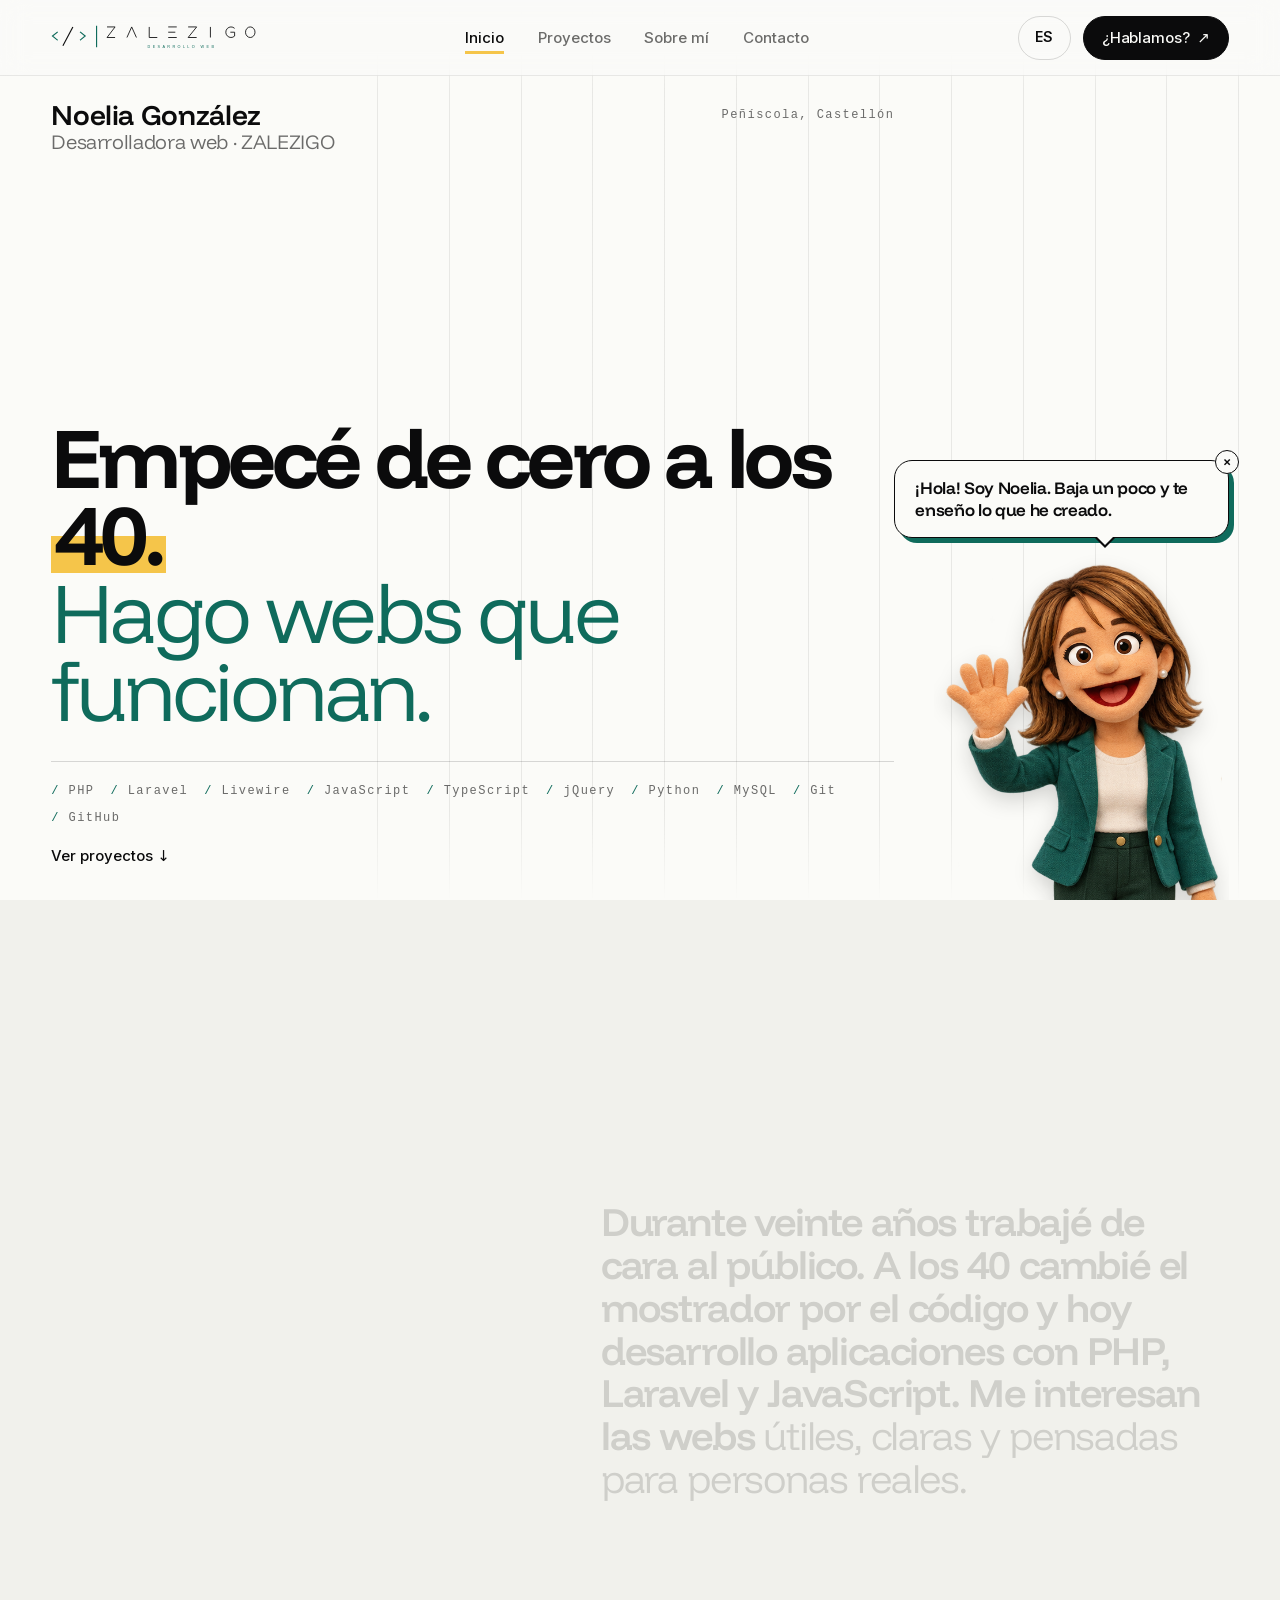
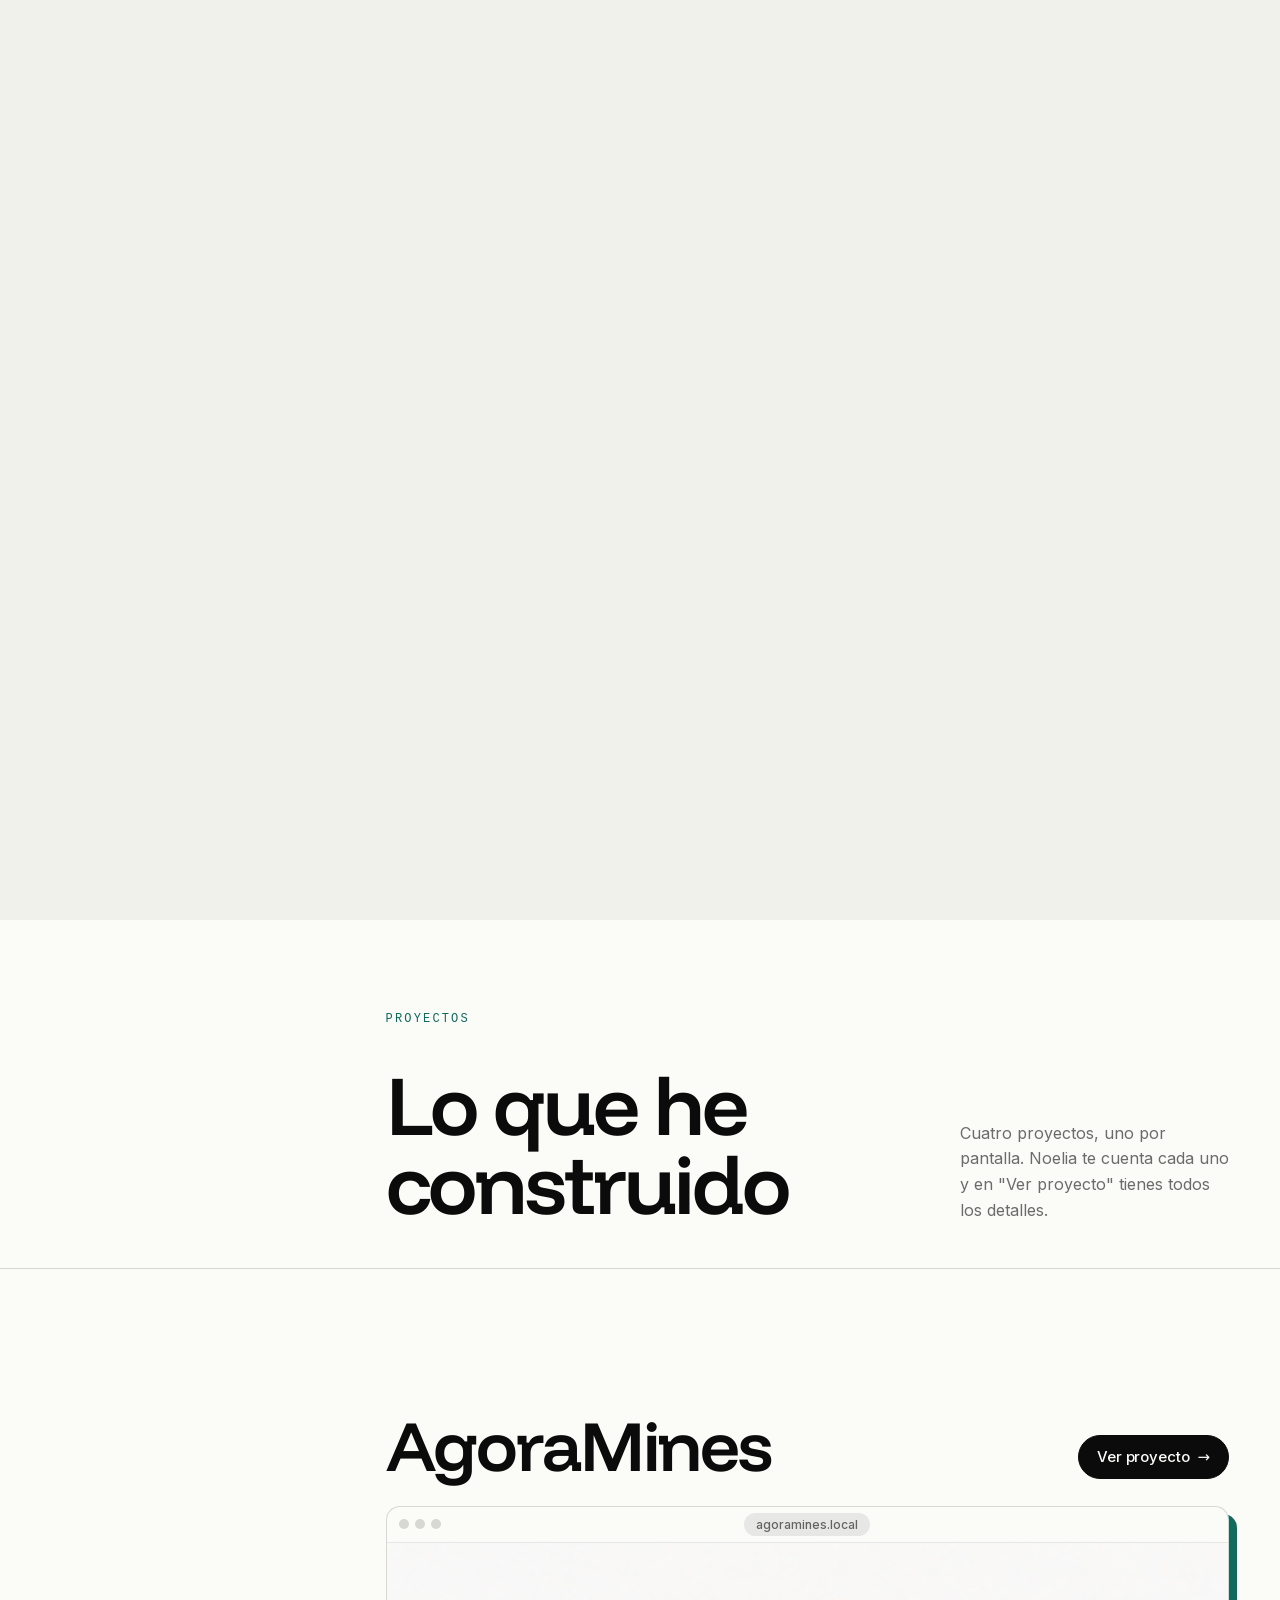
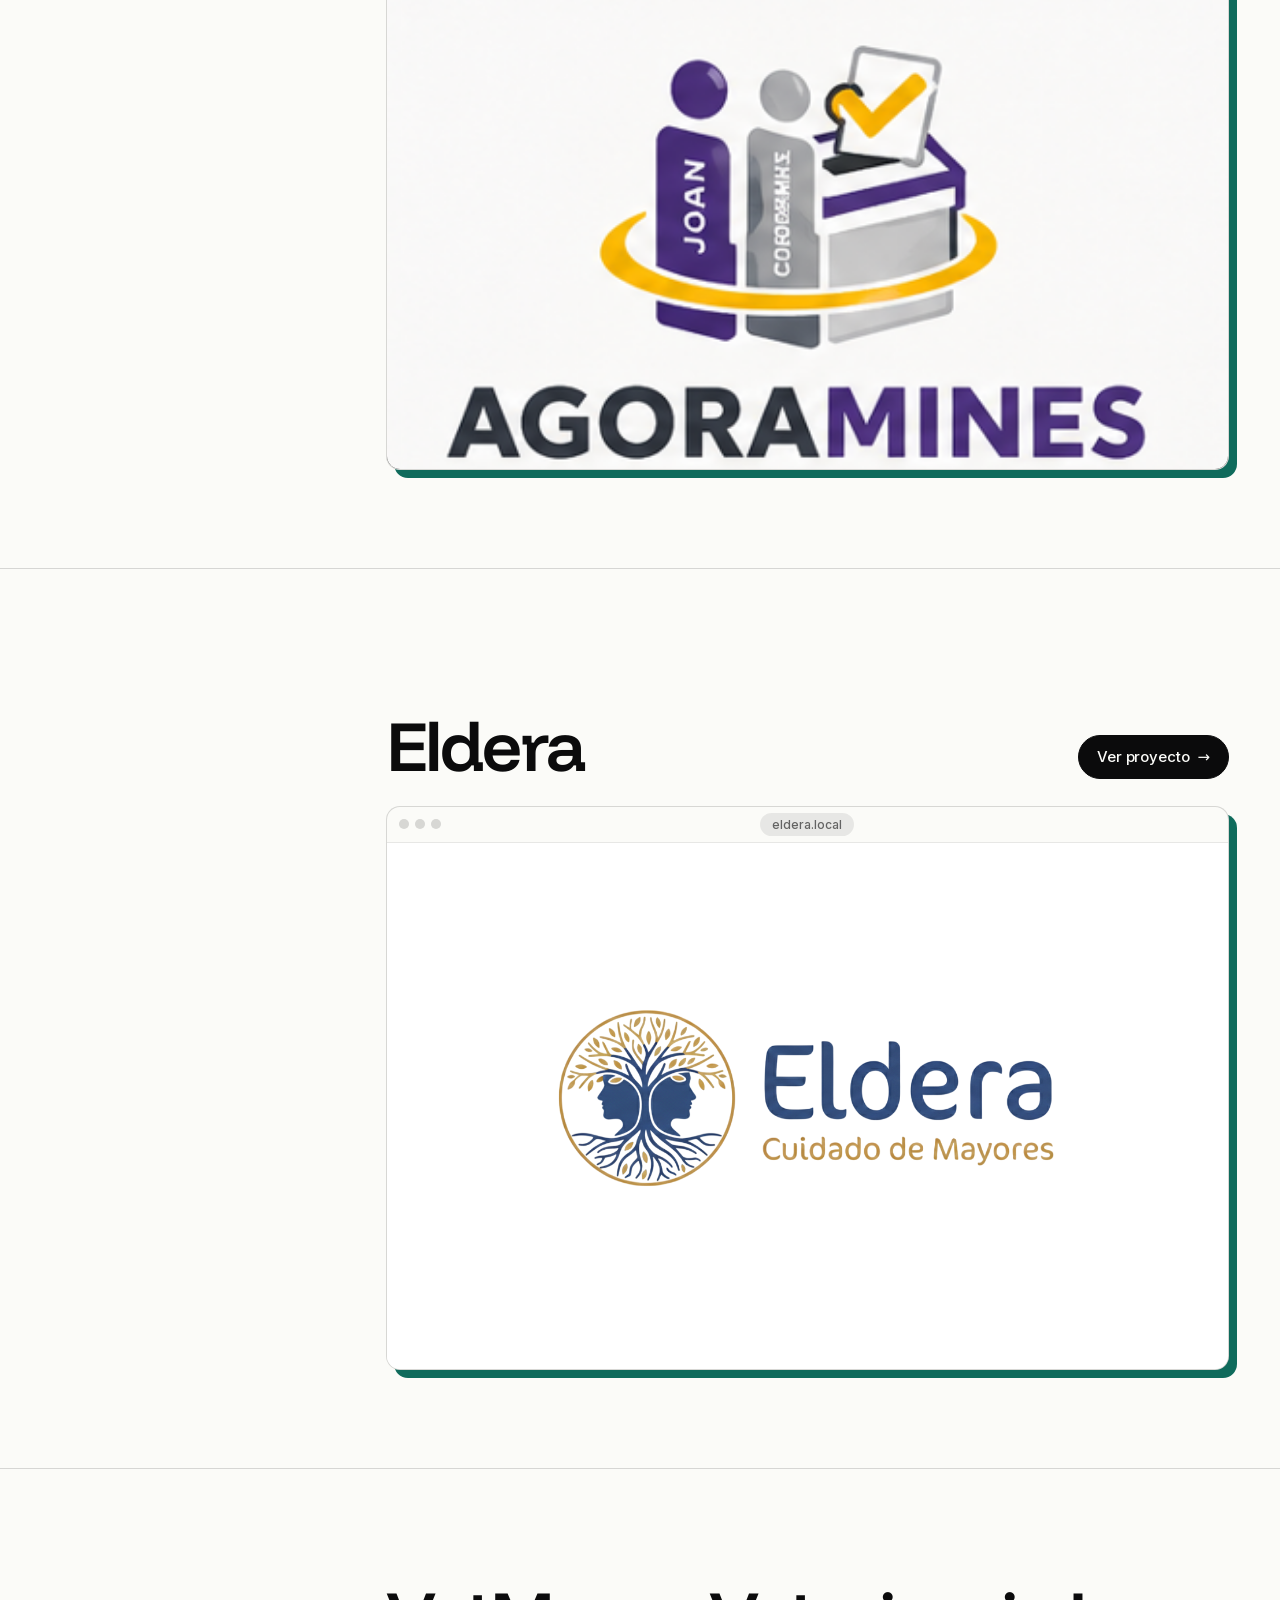
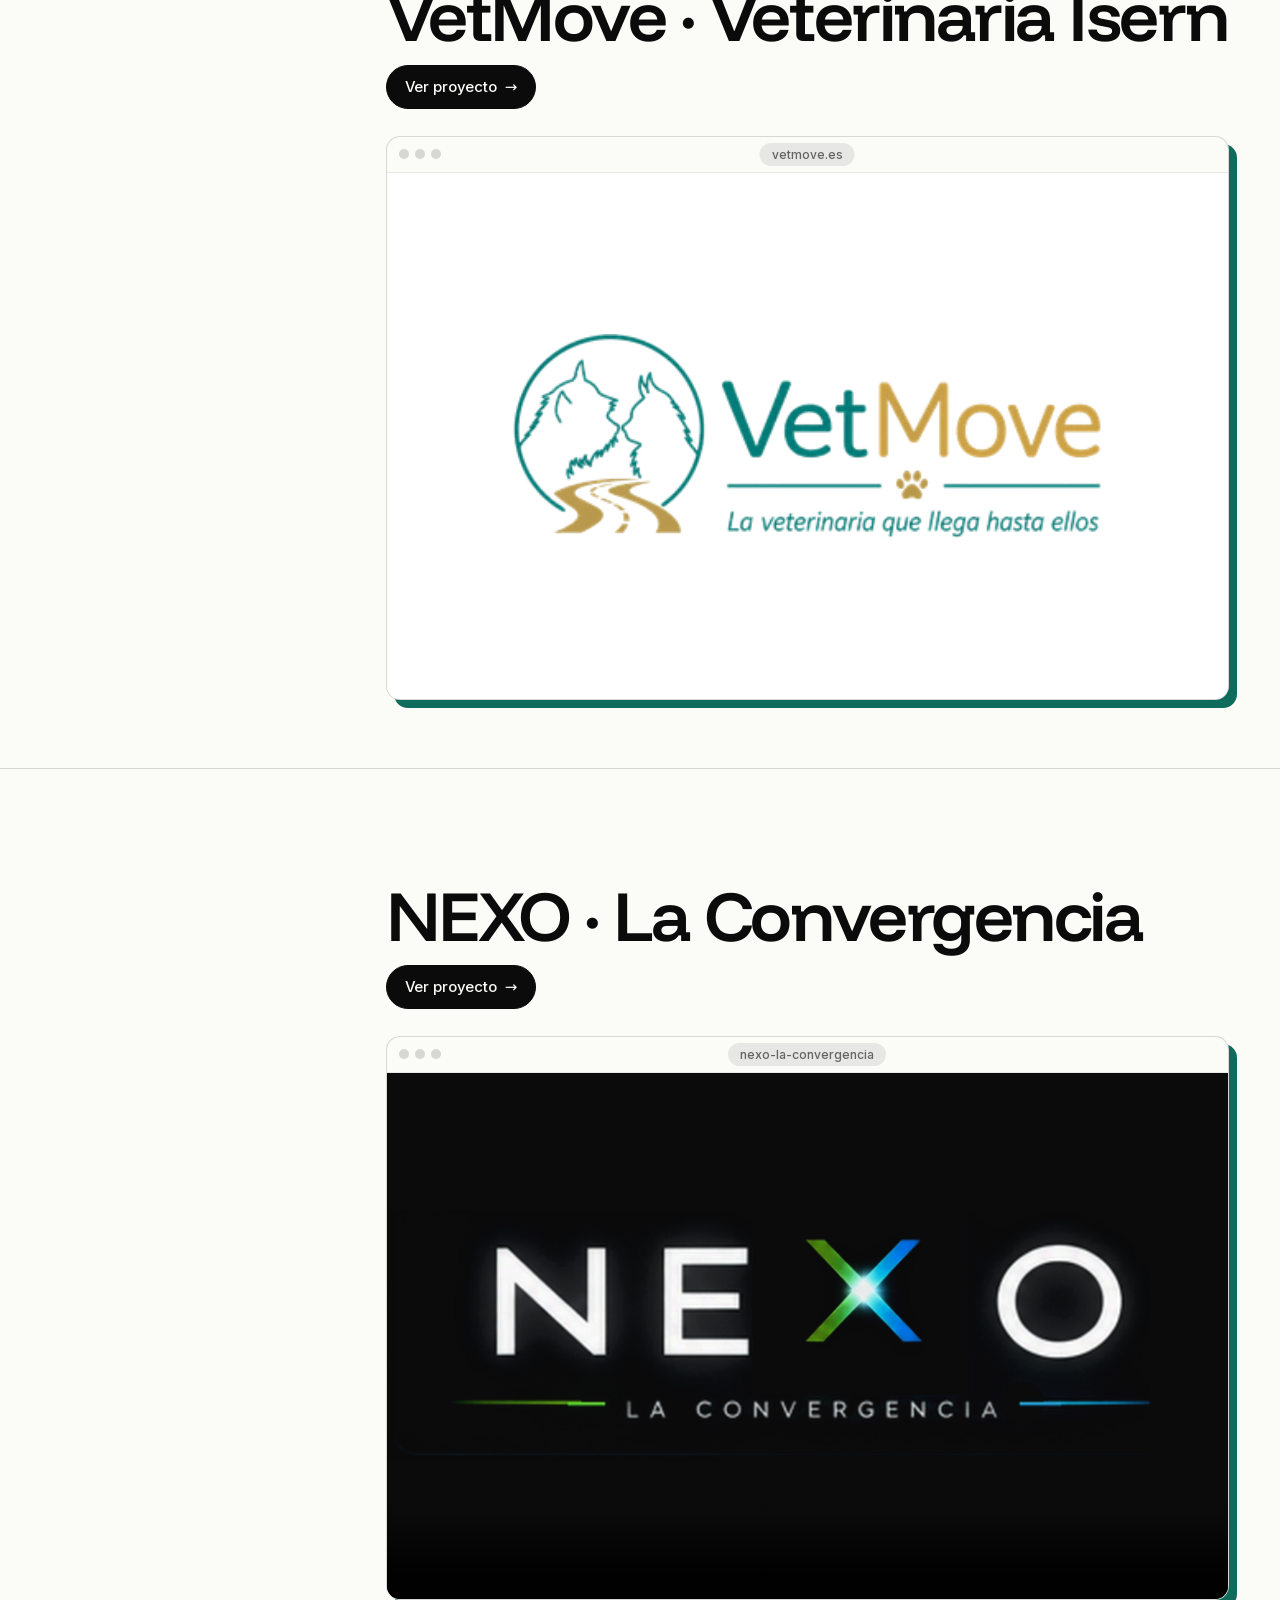
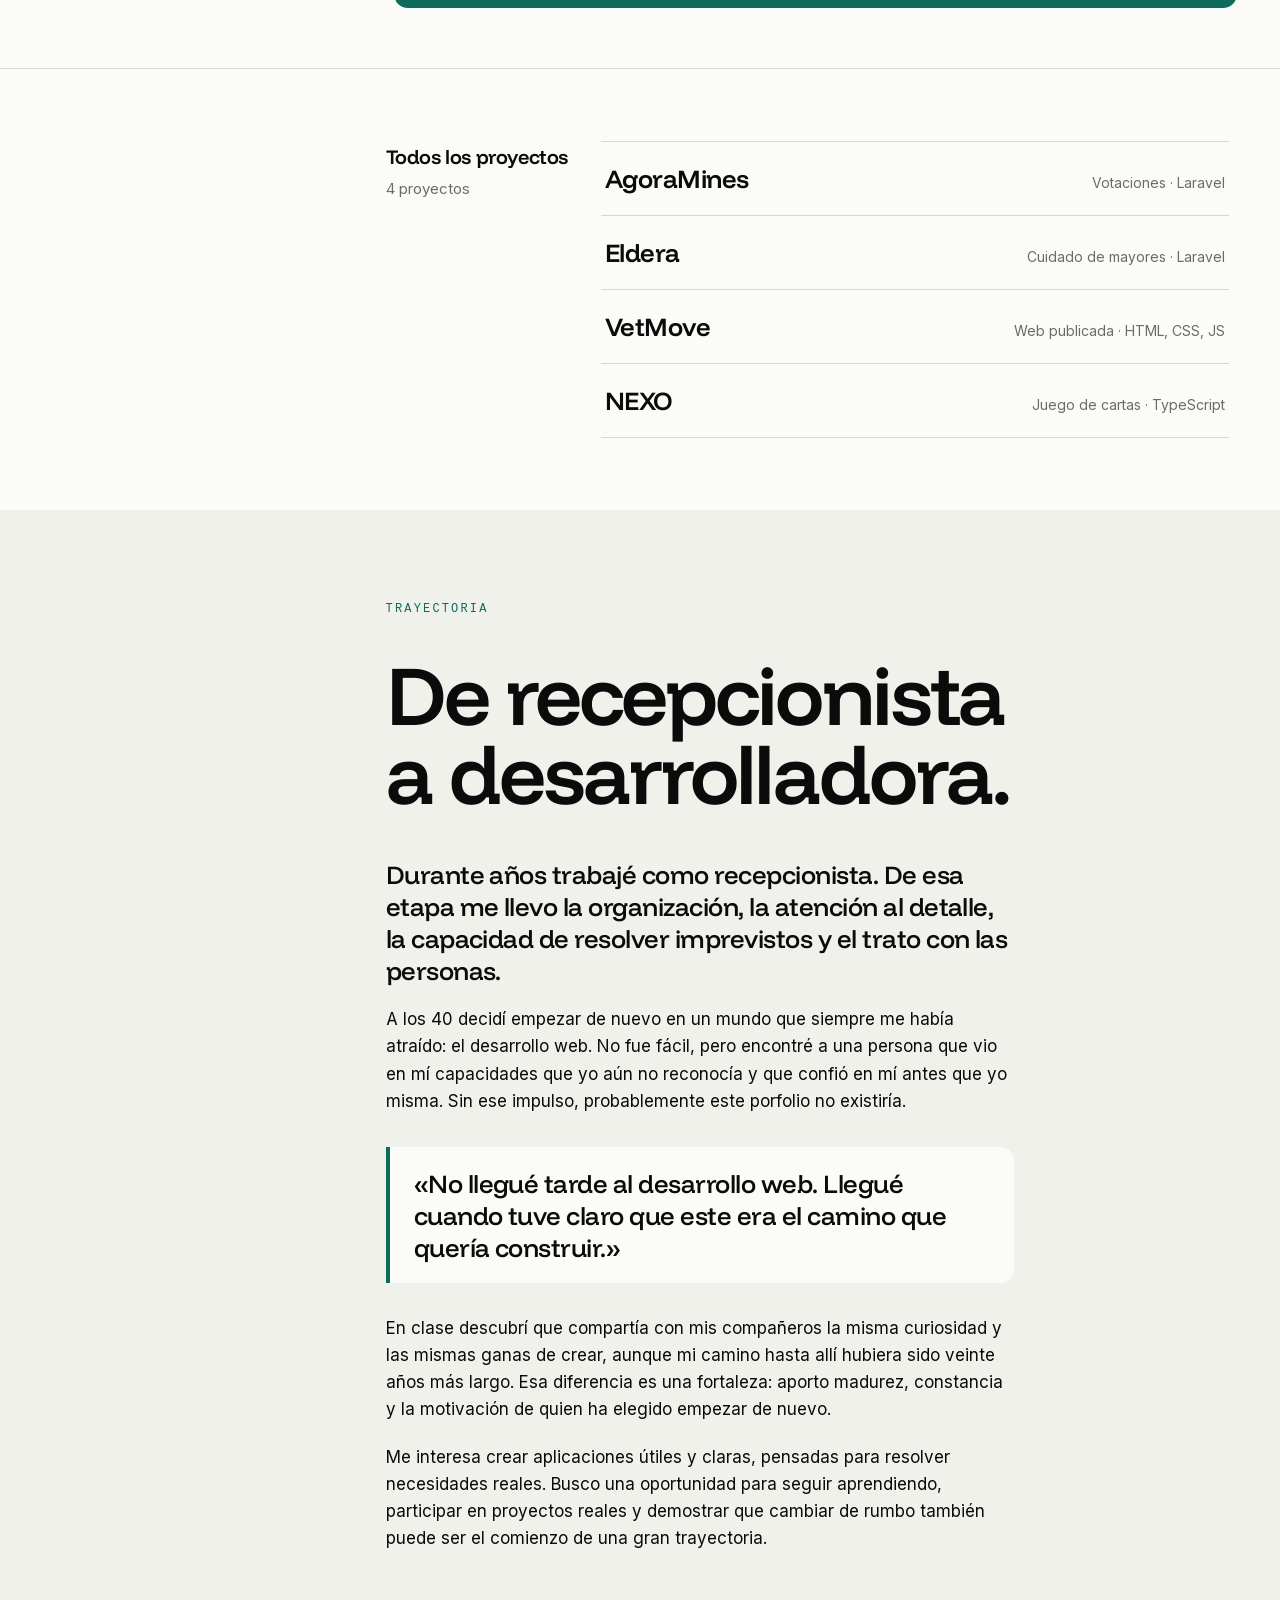
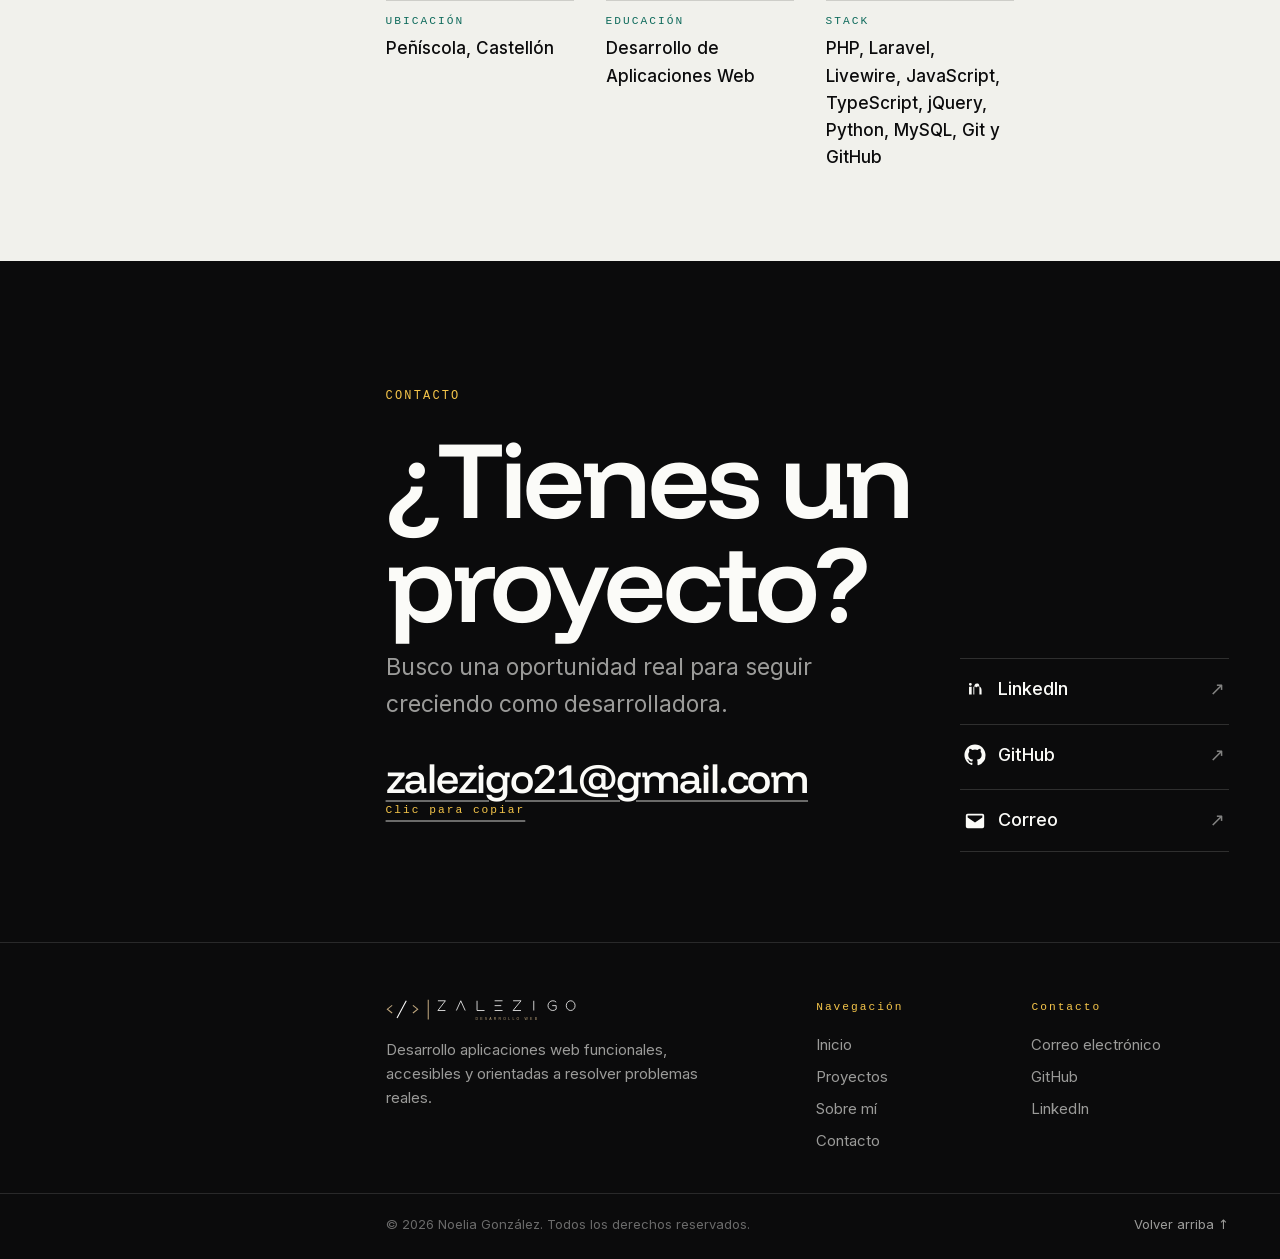
==== index.html @ abefff6c "Portfolio de Noelia González" ====
<!DOCTYPE html>
<html lang="es">

<head>
    <meta charset="UTF-8">
    <meta name="viewport" content="width=device-width, initial-scale=1.0">
    <title>Noelia González | Desarrolladora web</title>
    <meta name="description" content="Portfolio de Noelia González (ZALEZIGO): desarrolladora web con PHP, Laravel, Livewire y JavaScript. Empecé de cero a los 40 y construyo webs que funcionan.">
    <meta name="theme-color" content="#fbfbf8">
    <meta name="author" content="Noelia González">
    <meta name="robots" content="index, follow">
    <link rel="canonical" href="https://freund21.github.io/">
    <link rel="icon" href="img/favicon.svg" type="image/svg+xml">
    <link rel="apple-touch-icon" href="img/apple-touch-icon.png">

    <!-- Vista previa al compartir (LinkedIn, WhatsApp, X...) -->
    <meta property="og:type" content="profile">
    <meta property="og:site_name" content="Noelia González · ZALEZIGO">
    <meta property="og:locale" content="es_ES">
    <meta property="og:url" content="https://freund21.github.io/">
    <meta property="og:title" content="Noelia González | Desarrolladora web">
    <meta property="og:description" content="Portfolio de Noelia González (ZALEZIGO): desarrolladora web con PHP, Laravel, Livewire y JavaScript. Empecé de cero a los 40 y construyo webs que funcionan.">
    <meta property="og:image" content="https://freund21.github.io/img/og-portfolio.jpg">
    <meta property="og:image:alt" content="Noelia González | Desarrolladora web">
    <meta name="twitter:card" content="summary_large_image">
    <meta name="twitter:title" content="Noelia González | Desarrolladora web">
    <meta name="twitter:description" content="Portfolio de Noelia González (ZALEZIGO): desarrolladora web con PHP, Laravel, Livewire y JavaScript. Empecé de cero a los 40 y construyo webs que funcionan.">
    <meta name="twitter:image" content="https://freund21.github.io/img/og-portfolio.jpg">

    <script type="application/ld+json">
    {
        "@context": "https://schema.org",
        "@type": "Person",
        "name": "Noelia González",
        "alternateName": "ZALEZIGO",
        "jobTitle": "Desarrolladora web",
        "url": "https://freund21.github.io/",
        "image": "https://freund21.github.io/img/og-portfolio.jpg",
        "email": "mailto:zalezigo21@gmail.com",
        "address": {
            "@type": "PostalAddress",
            "addressLocality": "Peñíscola",
            "addressRegion": "Castellón",
            "addressCountry": "ES"
        },
        "knowsAbout": [
            "PHP",
            "Laravel",
            "Livewire",
            "JavaScript",
            "TypeScript",
            "jQuery",
            "Python",
            "MySQL",
            "Git",
            "GitHub"
        ],
        "sameAs": [
            "https://www.linkedin.com/in/noelia-glez-amigo-8a2a132b",
            "https://github.com/freund21"
        ]
    }
    </script>

    <link rel="preconnect" href="https://fonts.googleapis.com">
    <link rel="preconnect" href="https://fonts.gstatic.com" crossorigin>
    <link rel="stylesheet" href="https://fonts.googleapis.com/css2?family=Funnel+Display:wght@300..800&display=swap">
    <link rel="stylesheet" href="css/style.css?v=3">
</head>

<body>
    <a class="saltar-contenido" href="#contenido">Saltar al contenido</a>
    <div class="lineas-fondo" aria-hidden="true"></div>

    <header class="cabecera">
        <a href="#inicio" class="logo" aria-label="ZALEZIGO - Inicio">
            <img class="logo-imagen" src="img/zalezigo-oscuro.svg" alt="ZALEZIGO - Desarrollo web" width="432" height="52">
        </a>

        <nav class="menu" aria-label="Navegación principal">
            <a href="#inicio" aria-current="location">Inicio</a>
            <a href="#proyectos">Proyectos</a>
            <a href="#sobre-mi">Sobre mí</a>
            <a href="#contacto">Contacto</a>
        </nav>

        <div class="cabecera-acciones">
            <label class="selector-idioma" hidden>
                <span class="visually-hidden">Idioma</span>
                <select id="idioma" name="idioma">
                    <option value="es" lang="es">ES</option>
                    <option value="en" lang="en">EN</option>
                </select>
            </label>
            <a href="#contacto" class="boton boton-tinta">¿Hablamos? <span aria-hidden="true">↗</span></a>
        </div>
    </header>

    <main id="contenido">

        <!-- ============ INICIO ============ -->
        <section id="inicio" class="hero rejilla-columnas">
            <div class="hero-cabecera">
                <p class="hero-nombre">
                    <span class="hero-nombre-fuerte">Noelia González</span>
                    <span class="hero-nombre-suave">Desarrolladora web · ZALEZIGO</span>
                </p>
                <p class="hero-ubicacion">Peñíscola, Castellón</p>
            </div>

            <h1 class="hero-titulo">
                Empecé de cero a los <mark class="marca">40.</mark><br>
                <span class="hero-titulo-acento">Hago webs que funcionan.</span>
            </h1>

            <div class="hero-pie">
                <ul class="hero-stack" aria-label="Tecnologías principales">
                    <li>PHP</li>
                    <li>Laravel</li>
                    <li>Livewire</li>
                    <li>JavaScript</li>
                    <li>TypeScript</li>
                    <li>jQuery</li>
                    <li>Python</li>
                    <li>MySQL</li>
                    <li>Git</li>
                    <li>GitHub</li>
                </ul>
                <a href="#proyectos" class="hero-bajar">Ver proyectos <span aria-hidden="true">↓</span></a>
            </div>
        </section>

        <!-- ============ DECLARACIÓN ============ -->
        <section class="declaracion" aria-label="Presentación breve">
            <div class="declaracion-interior rejilla-columnas">
                <p class="declaracion-texto" data-lectura>
                    Durante veinte años trabajé de cara al público. A los 40 cambié el mostrador por el código y hoy desarrollo aplicaciones con PHP, Laravel y JavaScript. Me interesan las webs <span class="acento-suave">útiles, claras y pensadas para personas reales.</span>
                </p>
            </div>
        </section>

        <!-- ============ PROYECTOS ============ -->
        <section id="proyectos" class="proyectos">

            <div class="seccion-titulo rejilla-columnas">
                <p class="eyebrow">PROYECTOS</p>
                <h2>Lo que he construido</h2>
                <p class="seccion-intro">Cuatro proyectos, uno por pantalla. Noelia te cuenta cada uno y en "Ver proyecto" tienes todos los detalles.</p>
            </div>

            <article class="proyecto rejilla-columnas" id="proyecto-agoramines" data-linea="AgoraMines es una aplicación web para gestionar votaciones en el IES Joan Coromines: autenticación, control de permisos y resultados en tiempo real. La construí con Laravel y Livewire.">
                <div class="proyecto-cabecera">
                    <h3>AgoraMines</h3>
                    <a href="proyectos/agoramines.html" class="boton boton-tinta">Ver proyecto <span aria-hidden="true">→</span></a>
                </div>
                <div class="proyecto-escena">
                    <div class="navegador">
                        <div class="navegador-barra" aria-hidden="true">
                            <span></span><span></span><span></span>
                            <span class="navegador-url">agoramines.local</span>
                        </div>
                        <div class="navegador-pantalla">
                            <video class="proyecto-video" controls preload="none" poster="img/agoramines.png" playsinline>
                                <source src="videos/agoramines.mp4" type="video/mp4">
                                Tu navegador no puede reproducir este vídeo.
                            </video>
                        </div>
                    </div>
                </div>
            </article>

            <article class="proyecto rejilla-columnas" id="proyecto-eldera" data-linea="Eldera conecta a familias con cuidadores de personas mayores. Tiene búsqueda de profesionales, solicitudes de servicios, chat, valoraciones y perfiles distintos según el rol.">
                <div class="proyecto-cabecera">
                    <h3>Eldera</h3>
                    <a href="proyectos/eldera.html" class="boton boton-tinta">Ver proyecto <span aria-hidden="true">→</span></a>
                </div>
                <div class="proyecto-escena">
                    <div class="navegador">
                        <div class="navegador-barra" aria-hidden="true">
                            <span></span><span></span><span></span>
                            <span class="navegador-url">eldera.local</span>
                        </div>
                        <div class="navegador-pantalla navegador-pantalla-clara">
                            <img src="img/eldera.png" alt="Eldera — Cuidado de mayores" loading="lazy">
                        </div>
                    </div>
                </div>
            </article>

            <article class="proyecto rejilla-columnas" id="proyecto-vetmove" data-linea="VetMove es la web de un servicio de veterinaria a domicilio en Ponferrada y El Bierzo: adaptable a móviles, con servicios, contacto, imágenes optimizadas y gestión de cookies. Está publicada, puedes visitarla.">
                <div class="proyecto-cabecera">
                    <h3>VetMove · Veterinaria Isern</h3>
                    <a href="proyectos/vetmove.html" class="boton boton-tinta">Ver proyecto <span aria-hidden="true">→</span></a>
                </div>
                <div class="proyecto-escena">
                    <div class="navegador">
                        <div class="navegador-barra" aria-hidden="true">
                            <span></span><span></span><span></span>
                            <span class="navegador-url">vetmove.es</span>
                        </div>
                        <div class="navegador-pantalla navegador-pantalla-clara">
                            <img src="img/vetmove.png" alt="VetMove — Veterinaria a domicilio" loading="lazy" class="imagen-logo">
                        </div>
                    </div>
                </div>
            </article>

            <article class="proyecto rejilla-columnas" id="proyecto-nexo" data-linea="NEXO es un juego de cartas Humano contra IA en plena crisis ecológica: estrategia por turnos, apuestas de par o impar, eventos especiales, sonido y perfiles guardados en el navegador.">
                <div class="proyecto-cabecera">
                    <h3>NEXO · La Convergencia</h3>
                    <a href="proyectos/nexo.html" class="boton boton-tinta">Ver proyecto <span aria-hidden="true">→</span></a>
                </div>
                <div class="proyecto-escena">
                    <div class="navegador">
                        <div class="navegador-barra" aria-hidden="true">
                            <span></span><span></span><span></span>
                            <span class="navegador-url">nexo-la-convergencia</span>
                        </div>
                        <div class="navegador-pantalla navegador-pantalla-oscura">
                            <video class="proyecto-video" controls preload="none" poster="img/nexo.webp" playsinline>
                                <source src="videos/nexo-la-convergencia.mp4" type="video/mp4">
                                Tu navegador no puede reproducir este vídeo.
                            </video>
                        </div>
                    </div>
                </div>
            </article>

            <!-- Índice -->
            <div class="indice rejilla-columnas">
                <div class="indice-cabecera">
                    <h3>Todos los proyectos</h3>
                    <p>4 proyectos</p>
                </div>
                <ol class="indice-lista">
                    <li><a href="proyectos/agoramines.html"><span class="indice-nombre">AgoraMines</span><span class="indice-tipo">Votaciones · Laravel</span></a></li>
                    <li><a href="proyectos/eldera.html"><span class="indice-nombre">Eldera</span><span class="indice-tipo">Cuidado de mayores · Laravel</span></a></li>
                    <li><a href="proyectos/vetmove.html"><span class="indice-nombre">VetMove</span><span class="indice-tipo">Web publicada · HTML, CSS, JS</span></a></li>
                    <li><a href="proyectos/nexo.html"><span class="indice-nombre">NEXO</span><span class="indice-tipo">Juego de cartas · TypeScript</span></a></li>
                </ol>
            </div>

        </section>

        <!-- ============ SOBRE MÍ ============ -->
        <section id="sobre-mi" class="sobre-mi">

            <div class="seccion-titulo rejilla-columnas">
                <p class="eyebrow">TRAYECTORIA</p>
                <h2>De recepcionista<br>a desarrolladora.</h2>
            </div>

            <div class="sobre-mi-cuerpo rejilla-columnas">

                <div class="sobre-mi-texto">
                    <p>Durante años trabajé como recepcionista. De esa etapa me llevo la organización, la atención al detalle, la capacidad de resolver imprevistos y el trato con las personas.</p>

                    <p>A los 40 decidí empezar de nuevo en un mundo que siempre me había atraído: el desarrollo web. No fue fácil, pero encontré a una persona que vio en mí capacidades que yo aún no reconocía y que confió en mí antes que yo misma. Sin ese impulso, probablemente este porfolio no existiría.</p>

                    <blockquote class="cita">
                        <p>«No llegué tarde al desarrollo web. Llegué cuando tuve claro que este era el camino que quería construir.»</p>
                    </blockquote>

                    <p>En clase descubrí que compartía con mis compañeros la misma curiosidad y las mismas ganas de crear, aunque mi camino hasta allí hubiera sido veinte años más largo. Esa diferencia es una fortaleza: aporto madurez, constancia y la motivación de quien ha elegido empezar de nuevo.</p>

                    <p>Me interesa crear aplicaciones útiles y claras, pensadas para resolver necesidades reales. Busco una oportunidad para seguir aprendiendo, participar en proyectos reales y demostrar que cambiar de rumbo también puede ser el comienzo de una gran trayectoria.</p>

                    <dl class="ficha">
                        <div class="ficha-item"><dt>UBICACIÓN</dt><dd>Peñíscola, Castellón</dd></div>
                        <div class="ficha-item"><dt>EDUCACIÓN</dt><dd>Desarrollo de Aplicaciones Web</dd></div>
                        <div class="ficha-item"><dt>STACK</dt><dd>PHP, Laravel, Livewire, JavaScript, TypeScript, jQuery, Python, MySQL, Git y GitHub</dd></div>
                    </dl>
                </div>

            </div>

        </section>

        <!-- ============ CONTACTO ============ -->
        <section id="contacto" class="contacto rejilla-columnas">
            <div class="contacto-principal">
                <p class="eyebrow eyebrow-claro">CONTACTO</p>
                <h2>¿Tienes un proyecto?</h2>
                <p class="contacto-sub">Busco una oportunidad real para seguir creciendo como desarrolladora.</p>
                <button type="button" class="contacto-correo" data-correo="zalezigo21@gmail.com" aria-describedby="copiado-aviso">
                    zalezigo21@gmail.com
                    <span class="contacto-correo-pista" aria-hidden="true">Clic para copiar</span>
                </button>
                <p id="copiado-aviso" class="copiado-aviso" role="status" aria-live="polite"></p>
            </div>

            <div class="contacto-enlaces">
                <a href="https://www.linkedin.com/in/noelia-glez-amigo-8a2a132b" target="_blank" rel="noopener noreferrer" class="contacto-item">
                    <span class="contacto-icono" aria-hidden="true">
                        <svg viewBox="0 0 24 24"><path d="M6.94 8.5A1.56 1.56 0 1 0 6.94 5.38a1.56 1.56 0 0 0 0 3.12ZM5.5 9.5h2.88V18H5.5Zm4.7 0h2.76v1.16h.04c.38-.72 1.32-1.48 2.72-1.48 2.91 0 3.45 1.91 3.45 4.4V18H16.8v-7.8c0-1.86-.03-4.25-2.59-4.25-2.59 0-2.98 2.02-2.98 4.11V18H10.2Z"/></svg>
                    </span>
                    <span>LinkedIn</span>
                    <span class="contacto-flecha" aria-hidden="true">↗</span>
                </a>
                <a href="https://github.com/freund21" target="_blank" rel="noopener noreferrer" class="contacto-item">
                    <span class="contacto-icono" aria-hidden="true">
                        <svg viewBox="0 0 24 24"><path d="M12 .5C5.65.5.5 5.65.5 12c0 5.09 3.29 9.4 7.86 10.92.58.11.79-.25.79-.56v-2.02c-3.2.7-3.88-1.38-3.88-1.38-.52-1.33-1.27-1.68-1.27-1.68-1.04-.71.08-.7.08-.7 1.15.08 1.76 1.18 1.76 1.18 1.02 1.75 2.68 1.24 3.33.95.1-.74.4-1.24.73-1.53-2.56-.29-5.26-1.28-5.26-5.7 0-1.26.45-2.29 1.18-3.1-.12-.29-.51-1.46.11-3.05 0 0 .96-.31 3.15 1.17a10.9 10.9 0 0 1 5.74 0c2.19-1.48 3.15-1.17 3.15-1.17.62 1.59.23 2.76.11 3.05.73.81 1.18 1.84 1.18 3.1 0 4.43-2.7 5.4-5.27 5.69.41.36.78 1.07.78 2.16v3.2c0 .31.21.68.8.56A11.5 11.5 0 0 0 23.5 12C23.5 5.65 18.35.5 12 .5Z"/></svg>
                    </span>
                    <span>GitHub</span>
                    <span class="contacto-flecha" aria-hidden="true">↗</span>
                </a>
                <a href="mailto:zalezigo21@gmail.com" class="contacto-item">
                    <span class="contacto-icono" aria-hidden="true">
                        <svg viewBox="0 0 24 24"><path d="M20 4H4a2 2 0 0 0-2 2v12a2 2 0 0 0 2 2h16a2 2 0 0 0 2-2V6a2 2 0 0 0-2-2Zm0 4.2-8 5.33-8-5.33V6h16v2.2Z"/></svg>
                    </span>
                    <span>Correo</span>
                    <span class="contacto-flecha" aria-hidden="true">↗</span>
                </a>
            </div>
        </section>

    </main>

    <!-- ============ FOOTER ============ -->
    <footer class="footer">
        <div class="footer-contenido rejilla-columnas">
            <div class="footer-marca">
                <a href="#inicio" class="logo" aria-label="ZALEZIGO - Inicio">
                    <img class="logo-imagen" src="img/zalezigo.svg" alt="ZALEZIGO - Desarrollo web" width="432" height="52">
                </a>
                <p>Desarrollo aplicaciones web funcionales, accesibles y orientadas a resolver problemas reales.</p>
            </div>

            <div class="footer-columna">
                <h3>Navegación</h3>
                <a href="#inicio">Inicio</a>
                <a href="#proyectos">Proyectos</a>
                <a href="#sobre-mi">Sobre mí</a>
                <a href="#contacto">Contacto</a>
            </div>

            <div class="footer-columna">
                <h3>Contacto</h3>
                <a href="mailto:zalezigo21@gmail.com">Correo electrónico</a>
                <a href="https://github.com/freund21" target="_blank" rel="noopener noreferrer">GitHub</a>
                <a href="https://www.linkedin.com/in/noelia-glez-amigo-8a2a132b" target="_blank" rel="noopener noreferrer">LinkedIn</a>
            </div>
        </div>

        <div class="footer-inferior rejilla-columnas">
            <p>© 2026 Noelia González. Todos los derechos reservados.</p>
            <a href="#inicio">Volver arriba ↑</a>
        </div>
    </footer>

    <!-- ============ PRESENTADORA FIJA ============ -->
    <aside class="presentadora derecha" aria-label="Noelia te acompaña">
        <div class="bocadillo bocadillo-presentadora">
            <p class="presentadora-linea" role="status" aria-live="polite">¡Hola! Soy <strong>Noelia</strong>. Baja un poco y te enseño lo que he creado.</p>
            <button type="button" class="presentadora-cerrar" aria-label="Ocultar a Noelia">×</button>
        </div>
        <button type="button" class="presentadora-boton" aria-label="Noelia: pulsa para que cambie de pose y te cuente algo">
            <span class="teleneco-marco">
                <span class="teleneco" data-pose="0" aria-hidden="true"></span>
            </span>
        </button>
    </aside>

    <script src="js/idiomas.js?v=3"></script>
    <script src="js/script.js?v=3"></script>
</body>

</html>
---- css/style.css ----
/* ==========================================================================
   ZALEZIGO · Portfolio de Noelia González
   Paleta clara (papel + tinta) con un único acento: el verde jade de la
   americana del teleñeco. Tipografía: Funnel Display (titulares, Google
   Fonts) e Inter (texto, servida en local).
   ========================================================================== */

@font-face {
    font-family: 'Inter';
    src: url('../fonts/inter.woff2') format('woff2');
    font-style: normal;
    font-weight: 100 900;
    font-display: swap;
}

*, *::before, *::after { box-sizing: border-box; }
* { margin: 0; padding: 0; }

html { scroll-behavior: smooth; -webkit-text-size-adjust: 100%; }

:root {
    --papel: #fbfbf8;
    --piedra: #f1f1ec;
    --tinta: #0b0b0c;
    --tinta-60: rgba(11, 11, 12, 0.6);
    --tinta-40: rgba(11, 11, 12, 0.4);
    --tinta-15: rgba(11, 11, 12, 0.15);
    --tinta-08: rgba(11, 11, 12, 0.08);
    --verde: #0f6b5c;
    --verde-oscuro: #0a4f45;
    --verde-claro: #d9ece6;
    --oro: #bca47c;
    --amarillo: #f5c54a;        /* el amarillo de los zapatos y botones del teleñeco */
    --amarillo-claro: #fbe7a3;
    --papel-60: rgba(251, 251, 248, 0.6);
    --papel-40: rgba(251, 251, 248, 0.4);

    --fuente-display: 'Funnel Display', 'Inter', system-ui, sans-serif;
    --fuente-texto: 'Inter', system-ui, -apple-system, 'Segoe UI', Roboto, sans-serif;
    --fuente-mono: ui-monospace, SFMono-Regular, Menlo, Consolas, 'Courier New', monospace;

    --margen: clamp(1.25rem, 4vw, 4rem);
    --margen-izq: var(--margen);           /* en escritorio incluye el carril de Noelia */
    --carril: clamp(250px, 23vw, 360px);   /* ancho de Noelia (fija abajo) */
    --carril-hueco: 2.5rem;                /* aire entre Noelia y el contenido */
    --columnas: 12;
    --hueco: clamp(0.75rem, 1.4vw, 1.5rem);
    --cabecera-alto: 76px;

    --sombra-desplazada: 10px 10px 0 var(--verde);
    --radio: 14px;
    --transicion: 220ms cubic-bezier(0.2, 0.8, 0.2, 1);
}

body {
    font-family: var(--fuente-texto);
    font-size: 1.0625rem;
    line-height: 1.6;
    color: var(--tinta);
    background: var(--papel);
    overflow-x: hidden;
}

img, video { display: block; max-width: 100%; height: auto; }
a { color: inherit; }
button { font: inherit; color: inherit; }
ul[aria-label], ol { list-style: none; }

::selection { background: var(--verde); color: var(--papel); }

.visually-hidden {
    position: absolute !important;
    width: 1px; height: 1px;
    padding: 0; margin: -1px;
    overflow: hidden; clip: rect(0 0 0 0);
    white-space: nowrap; border: 0;
}

.saltar-contenido {
    position: fixed; top: 12px; left: 12px; z-index: 2000;
    padding: 10px 16px;
    background: var(--tinta); color: var(--papel);
    border-radius: 999px; text-decoration: none; font-weight: 600;
    transform: translateY(-200%);
    transition: transform var(--transicion);
}
.saltar-contenido:focus { transform: translateY(0); }

:focus-visible { outline: 2px solid var(--verde); outline-offset: 4px; border-radius: 4px; }

/* --------------------------------------------------------------------------
   Rejilla de 12 columnas con líneas verticales sutiles (fondo)
   -------------------------------------------------------------------------- */
.rejilla-columnas {
    display: grid;
    grid-template-columns: repeat(var(--columnas), minmax(0, 1fr));
    column-gap: var(--hueco);
    padding-left: var(--margen-izq);
    padding-right: var(--margen);
    position: relative;
}

/* Las líneas van en un pseudo-elemento para no tocar el contenido. */
.lineas-fondo {
    position: fixed; inset: 0; z-index: 0; pointer-events: none;
    background-image: repeating-linear-gradient(
        to right,
        var(--tinta-08) 0 1px,
        transparent 1px calc((100% - 1px) / var(--columnas))
    );
    background-size: calc(100% - var(--margen-izq) - var(--margen) + var(--hueco) + 1px) 100%;
    background-position: calc(var(--margen-izq) - var(--hueco) / 2) 0;
    background-repeat: no-repeat;
    mask-image: linear-gradient(to bottom, transparent, #000 10%, #000 90%, transparent);
    -webkit-mask-image: linear-gradient(to bottom, transparent, #000 10%, #000 90%, transparent);
}

main, footer, .cabecera { position: relative; z-index: 1; }

/* --------------------------------------------------------------------------
   Tipografía base
   -------------------------------------------------------------------------- */
h1, h2, h3, .hero-nombre, .bocadillo, .contacto-correo, .indice-nombre {
    font-family: var(--fuente-display);
}

h2 {
    font-size: clamp(2.5rem, 6.5vw, 5.5rem);
    line-height: 0.95;
    letter-spacing: -0.035em;
    font-weight: 600;
}

h3 { font-weight: 600; letter-spacing: -0.02em; }

.eyebrow {
    font-family: var(--fuente-mono);
    font-size: 0.75rem;
    letter-spacing: 0.18em;
    color: var(--verde);
    margin-bottom: 1.25rem;
}
.eyebrow-claro { color: var(--amarillo); }

.acento-suave { color: var(--verde); font-weight: 300; }
.marca {
    background: linear-gradient(transparent 52%, var(--amarillo) 52%, var(--amarillo) 88%, transparent 88%);
    color: inherit; padding-inline: 0.04em;
}
.destacado { color: var(--verde); font-weight: 600; }

/* --------------------------------------------------------------------------
   Botones
   -------------------------------------------------------------------------- */
.boton {
    display: inline-flex; align-items: center; gap: 0.5rem;
    height: 2.75rem; padding-inline: 1.125rem;
    border-radius: 999px;
    font-size: 0.9375rem; font-weight: 500; letter-spacing: -0.01em;
    text-decoration: none; white-space: nowrap;
    border: 1px solid var(--tinta);
    transition: transform var(--transicion), background var(--transicion), color var(--transicion), box-shadow var(--transicion);
}
.boton-tinta { background: var(--tinta); color: var(--papel); }
.boton-tinta:hover { background: var(--amarillo); border-color: var(--amarillo); color: var(--tinta); transform: translateY(-2px); }
.boton-linea { background: transparent; color: var(--tinta); }
.boton-linea:hover { background: var(--tinta); color: var(--papel); transform: translateY(-2px); }

/* --------------------------------------------------------------------------
   Cabecera
   -------------------------------------------------------------------------- */
.cabecera {
    position: fixed; top: 0; left: 0; right: 0; z-index: 100;
    height: var(--cabecera-alto);
    padding-inline: var(--margen);
    display: flex; align-items: center; justify-content: space-between; gap: 1.5rem;
    background: var(--papel-60);
    -webkit-backdrop-filter: blur(14px); backdrop-filter: blur(14px);
    border-bottom: 1px solid var(--tinta-08);
    transition: transform 320ms ease, background var(--transicion);
}
.cabecera.oculta { transform: translateY(-100%); }

.logo { display: inline-flex; line-height: 0; }
.logo-imagen { width: clamp(150px, 16vw, 216px); height: auto; }

.menu { display: flex; gap: clamp(0.5rem, 2vw, 1.75rem); }
.menu a {
    position: relative;
    padding: 0.5rem 0.25rem;
    font-size: 0.9375rem; font-weight: 500; text-decoration: none;
    color: var(--tinta-60);
    transition: color var(--transicion);
}
.menu a::after {
    content: ''; position: absolute; left: 0.25rem; right: 0.25rem; bottom: 0.2rem;
    height: 3px; background: var(--amarillo);
    transform: scaleX(0); transform-origin: left;
    transition: transform var(--transicion);
}
.menu a:hover, .menu a[aria-current="location"] { color: var(--tinta); }
.menu a[aria-current="location"]::after { transform: scaleX(1); }

.cabecera-acciones { display: flex; align-items: center; gap: 0.75rem; }

.selector-idioma select {
    appearance: none; -webkit-appearance: none;
    height: 2.75rem; padding: 0 1rem;
    border: 1px solid var(--tinta-15); border-radius: 999px;
    background: transparent; color: var(--tinta);
    font: inherit; font-size: 0.875rem; font-weight: 600; cursor: pointer;
}
.selector-idioma[hidden] { display: none; }

/* --------------------------------------------------------------------------
   Hero
   -------------------------------------------------------------------------- */
.hero {
    min-height: 100svh;
    padding-top: calc(var(--cabecera-alto) + 1.5rem);
    padding-bottom: 2rem;
    grid-template-rows: auto 1fr auto;
    row-gap: 2rem;
    align-items: end;
}

.hero-cabecera {
    grid-column: 1 / -1;
    display: flex; justify-content: space-between; align-items: flex-start; gap: 1rem;
}
.hero-nombre { display: flex; flex-direction: column; line-height: 1.1; letter-spacing: -0.02em; }
.hero-nombre-fuerte { font-size: clamp(1.125rem, 2.2vw, 1.75rem); font-weight: 600; }
.hero-nombre-suave { font-size: clamp(0.9375rem, 1.6vw, 1.25rem); font-weight: 300; color: var(--tinta-60); }
.hero-ubicacion { font-family: var(--fuente-mono); font-size: 0.75rem; letter-spacing: 0.12em; color: var(--tinta-60); padding-top: 0.35rem; }

.hero-titulo {
    grid-column: 1 / -1;
    align-self: end;
    font-size: clamp(2.75rem, 6.6vw, 7rem);
    line-height: 0.92;
    letter-spacing: -0.045em;
    font-weight: 700;
}
.hero-titulo-acento { font-weight: 300; color: var(--verde); }

.hero-pie {
    grid-column: 1 / -1;
    display: flex; justify-content: flex-start; align-items: center; gap: 1rem 2.5rem; flex-wrap: wrap;
    padding-top: 1.25rem;
    border-top: 1px solid var(--tinta-15);
}
.hero-stack { display: flex; flex-wrap: wrap; gap: 0.5rem 1rem; font-family: var(--fuente-mono); font-size: 0.75rem; letter-spacing: 0.12em; color: var(--tinta-60); }
.hero-stack li::before { content: '/ '; color: var(--verde); }
.hero-bajar { text-decoration: none; font-weight: 500; font-size: 0.9375rem; }
.hero-bajar span { display: inline-block; transition: transform var(--transicion); }
.hero-bajar:hover span { transform: translateY(3px); }

/* --------------------------------------------------------------------------
   Teleñeco
   Sprite de tres poses en celdas iguales de 512 × 1024 con fondo transparente.
   El marco enseña solo la parte superior de la figura (de cintura para arriba);
   el resto queda por debajo del borde de la ventana, como si asomara.
   -------------------------------------------------------------------------- */
.teleneco-marco {
    position: relative;
    display: block;
    width: 100%;
    aspect-ratio: 1 / 1.18;
    overflow: hidden;
    transform: scaleX(-1); /* en espejo a la izquierda: saluda y señala hacia el contenido */
    transition: transform 500ms ease;
}
.derecha .teleneco-marco { transform: scaleX(1); }
.teleneco {
    position: absolute; top: 0; left: 0;
    display: block;
    width: 100%;
    aspect-ratio: 1 / 2;
    background-image: url('../img/noelia-teleneco-poses-v1.png');
    background-repeat: no-repeat;
    background-size: 300% auto;
    background-position: 0% 0%;
    transform-origin: 50% 100%;
    filter: drop-shadow(0 8px 10px rgba(11, 11, 12, 0.16));
}
.teleneco[data-pose="0"] { background-position: 0% 0%; }
.teleneco[data-pose="1"] { background-position: 50% 0%; }
.teleneco[data-pose="2"] { background-position: 100% 0%; }

/* Balanceo suave: respira y se inclina un poco, como una marioneta. */
@keyframes flotar {
    0%, 100% { transform: translateY(0) rotate(0deg); }
    50% { transform: translateY(-1.5%) rotate(-1deg); }
}
.teleneco.flota { animation: flotar 4.2s ease-in-out infinite; }

/* Saltito al cambiar de pose */
@keyframes saltito {
    0% { transform: translateY(0) scale(1); }
    35% { transform: translateY(-3%) scale(1.03, 0.97); }
    70% { transform: translateY(0) scale(0.99, 1.01); }
    100% { transform: translateY(0) scale(1); }
}
.teleneco.animando { animation: saltito 520ms ease-out; }

/* Bocadillo */
.bocadillo {
    position: relative;
    background: var(--papel);
    color: var(--tinta);
    border: 1px solid var(--tinta);
    border-radius: 18px;
    padding: 0.9rem 1.1rem;
    font-size: clamp(1rem, 1.5vw, 1.25rem);
    line-height: 1.2;
    font-weight: 600;
    letter-spacing: -0.02em;
    box-shadow: 5px 5px 0 var(--verde);
}
.bocadillo strong { color: var(--tinta); font-weight: 700; background: linear-gradient(transparent 52%, var(--amarillo) 52%, var(--amarillo) 88%, transparent 88%); }
.bocadillo::before, .bocadillo::after {
    content: ''; position: absolute;
    border: 10px solid transparent;
}

/* --------------------------------------------------------------------------
   Declaración breve
   -------------------------------------------------------------------------- */
/* La sección es alta y su interior se queda fijo: mientras bajas, las
   palabras se "leen" de gris a negro (ver script.js). */
.declaracion { background: var(--piedra); min-height: 180svh; }
.declaracion-interior {
    position: sticky; top: 0;
    min-height: 100svh;
    align-content: center;
    padding-block: clamp(5rem, 12vh, 9rem);
}
.declaracion-texto {
    grid-column: 1 / -1;
    font-family: var(--fuente-display);
    font-size: clamp(1.5rem, 3.1vw, 3.1rem);
    line-height: 1.08;
    letter-spacing: -0.03em;
    font-weight: 600;
    max-width: 22ch;
}
@media (min-width: 900px) { .declaracion-texto { grid-column: 4 / -1; max-width: none; } }

.palabra { color: var(--tinta-15); transition: color 260ms ease; }
.palabra.leyendo { color: var(--tinta-60); background: var(--amarillo-claro); border-radius: 3px; }
.palabra { transition: color 260ms ease, background-color 260ms ease; }
.palabra.leida { color: var(--tinta); }
.acento-suave .palabra.leyendo { color: rgba(15, 107, 92, 0.45); }
.acento-suave .palabra.leida { color: var(--verde); }
@media (prefers-reduced-motion: reduce) {
    .declaracion { min-height: 0; }
    .declaracion-interior { position: static; min-height: 0; }
    .palabra { color: inherit; }
}

/* --------------------------------------------------------------------------
   Secciones genéricas
   -------------------------------------------------------------------------- */
.seccion-titulo { padding-block: clamp(4rem, 10vh, 7rem) clamp(2rem, 5vh, 3.5rem); align-items: end; row-gap: 1rem; }
.seccion-titulo > * { grid-column: 1 / -1; }
.seccion-titulo h2 { grid-column: 1 / 9; }
.seccion-intro { grid-column: 9 / -1; color: var(--tinta-60); font-size: 1rem; align-self: end; }

/* --------------------------------------------------------------------------
   Proyectos: una pantalla por proyecto
   -------------------------------------------------------------------------- */
.proyecto {
    min-height: 100svh;
    align-content: center;
    row-gap: clamp(1.25rem, 3vh, 2rem);
    padding-block: calc(var(--cabecera-alto) + 1rem) 3rem;
    border-top: 1px solid var(--tinta-15);
    scroll-margin-top: 0;
}
.proyecto-cabecera {
    grid-column: 1 / -1;
    display: flex; flex-wrap: wrap; align-items: flex-end; justify-content: space-between; gap: 1rem 2rem;
}
.proyecto h3 { font-size: clamp(2.25rem, 5.5vw, 5rem); line-height: 0.95; letter-spacing: -0.035em; }
.proyecto-escena {
    grid-column: 1 / -1;
    justify-self: center;
    width: min(100%, calc(62svh * 1.6), 1000px);
}

.navegador {
    border: 1px solid var(--tinta-15);
    border-radius: var(--radio);
    background: var(--papel);
    overflow: hidden;
    box-shadow: 8px 8px 0 var(--verde);
    transition: transform var(--transicion);
}
.proyecto:hover .navegador { transform: translate(-3px, -3px); }
.navegador-barra {
    position: relative;
    display: flex; align-items: center; gap: 6px;
    height: 36px; padding-inline: 12px;
    border-bottom: 1px solid var(--tinta-08);
}
.navegador-barra > span:not(.navegador-url) { width: 10px; height: 10px; border-radius: 50%; background: var(--tinta-15); }
.navegador-url {
    position: absolute; left: 50%; transform: translateX(-50%);
    padding: 2px 12px; border-radius: 999px;
    background: var(--tinta-08); color: var(--tinta-60);
    font-size: 0.75rem; font-weight: 500;
}
.navegador-pantalla {
    aspect-ratio: 16 / 10;
    display: grid; place-items: center;
    background: var(--piedra);
    overflow: hidden;
}
.navegador-pantalla-clara { background: #fff; }
.navegador-pantalla-oscura { background: var(--tinta); }
.navegador-pantalla img { width: 100%; height: 100%; object-fit: contain; padding: 6%; }
.navegador-pantalla .imagen-logo { width: 70%; height: auto; padding: 0; }
.proyecto-video { width: 100%; height: 100%; object-fit: contain; background: var(--tinta); }

.etiquetas { display: flex; flex-wrap: wrap; gap: 0.4rem; }
.etiquetas li {
    font-family: var(--fuente-mono); font-size: 0.72rem; letter-spacing: 0.06em;
    padding: 0.3rem 0.65rem; border-radius: 999px;
    background: var(--verde-claro); color: var(--verde-oscuro);
}

/* --------------------------------------------------------------------------
   Página de un proyecto (proyectos/*.html). Noelia va a la derecha.
   -------------------------------------------------------------------------- */
.ficha-proyecto {
    padding-top: calc(var(--cabecera-alto) + 2rem);
    padding-bottom: clamp(4rem, 10vh, 7rem);
    row-gap: 2rem;
}
.ficha-proyecto > * { grid-column: 1 / -1; }
.ficha-proyecto-barra { display: flex; flex-wrap: wrap; justify-content: space-between; gap: 0.75rem; }
.ficha-proyecto h1 {
    font-size: clamp(2.75rem, 7vw, 7rem);
    line-height: 0.92; letter-spacing: -0.045em; font-weight: 600;
}
.ficha-proyecto-datos {
    display: grid; grid-template-columns: repeat(auto-fit, minmax(200px, 1fr)); gap: 1rem 2rem;
    padding-top: 1rem; border-top: 1px solid var(--tinta-15);
}
.ficha-proyecto-datos .ficha-item { border-top: 0; padding-top: 0; }
.ficha-proyecto-datos .etiquetas { margin-top: 0.35rem; }
.ficha-proyecto-media { max-width: 1000px; }
.ficha-proyecto-texto { max-width: 62ch; }
.ficha-proyecto-texto h2 { font-size: 1.5rem; margin: 2rem 0 0.75rem; letter-spacing: -0.02em; }
.ficha-proyecto-texto h2:first-child { margin-top: 0; }
.ficha-proyecto-texto p { color: var(--tinta); }
.lista-puntos { list-style: none; display: grid; gap: 0.5rem; }
.lista-puntos li { padding-left: 1.4rem; position: relative; }
.lista-puntos li::before { content: '/'; position: absolute; left: 0; color: var(--verde); font-family: var(--fuente-mono); }
.lista-enlaces { list-style: none; display: grid; gap: 0.4rem; }
.lista-enlaces a { font-weight: 500; text-decoration-color: var(--tinta-40); text-underline-offset: 0.2em; }
.lista-enlaces a:hover { color: var(--verde); text-decoration-color: var(--verde); }
.ficha-proyecto-siguiente { border-top: 1px solid var(--tinta-15); padding-top: 1.5rem; }
.ficha-proyecto-siguiente a { display: flex; flex-direction: column; gap: 0.25rem; text-decoration: none; width: fit-content; }
.ficha-proyecto-siguiente span { font-family: var(--fuente-mono); font-size: 0.72rem; letter-spacing: 0.18em; color: var(--verde); }
.ficha-proyecto-siguiente strong { font-family: var(--fuente-display); font-size: clamp(1.5rem, 3vw, 2.5rem); letter-spacing: -0.03em; transition: color var(--transicion); }
.ficha-proyecto-siguiente a:hover strong { color: var(--verde); }

/* Índice rápido */
.indice { padding-block: clamp(3rem, 8vh, 5rem); border-top: 1px solid var(--tinta-15); row-gap: 1.5rem; }
.indice-cabecera { grid-column: 1 / 4; display: flex; flex-direction: column; gap: 0.25rem; }
.indice-cabecera h3 { font-size: 1.25rem; }
.indice-cabecera p { color: var(--tinta-60); font-size: 0.9375rem; }
.indice-lista { grid-column: 4 / -1; }
.indice-lista li { border-bottom: 1px solid var(--tinta-15); }
.indice-lista li:first-child { border-top: 1px solid var(--tinta-15); }
.indice-lista a {
    display: flex; justify-content: space-between; align-items: baseline; gap: 1rem;
    padding: 1rem 0.25rem;
    text-decoration: none;
    transition: padding-left var(--transicion), color var(--transicion);
}
.indice-lista a:hover { padding-left: 1rem; color: var(--verde); }
.indice-nombre { font-size: clamp(1.25rem, 2vw, 1.75rem); font-weight: 600; letter-spacing: -0.02em; }
.indice-tipo { color: var(--tinta-60); font-size: 0.875rem; text-align: right; }

/* --------------------------------------------------------------------------
   Sobre mí
   -------------------------------------------------------------------------- */
.sobre-mi { background: var(--piedra); }
.sobre-mi .seccion-titulo h2 { grid-column: 1 / -1; }
.sobre-mi-cuerpo { padding-bottom: clamp(4rem, 10vh, 7rem); row-gap: 2.5rem; align-items: start; }
.sobre-mi-texto { grid-column: 1 / 10; }

.ficha { display: grid; grid-template-columns: repeat(auto-fit, minmax(180px, 1fr)); gap: 1rem 2rem; margin-top: 3rem; max-width: 62ch; }
.ficha-item { border-top: 1px solid var(--tinta-15); padding-top: 0.75rem; }
.ficha dt { font-family: var(--fuente-mono); font-size: 0.7rem; letter-spacing: 0.18em; color: var(--verde); margin-bottom: 0.25rem; }
.ficha dd { font-weight: 500; }

.sobre-mi-texto p { margin-bottom: 1.25rem; max-width: 62ch; color: var(--tinta); }
.sobre-mi-texto p:first-child {
    font-family: var(--fuente-display);
    font-size: clamp(1.25rem, 2vw, 1.6rem); line-height: 1.25; letter-spacing: -0.02em; font-weight: 500;
}
.cita {
    margin: 2rem 0;
    padding: 1.25rem 1.5rem;
    border-left: 4px solid var(--verde);
    background: var(--papel);
    border-radius: 0 var(--radio) var(--radio) 0;
}
.cita p {
    margin: 0;
    font-family: var(--fuente-display);
    font-size: clamp(1.25rem, 2.2vw, 1.75rem); line-height: 1.2; letter-spacing: -0.025em; font-weight: 600;
}

/* --------------------------------------------------------------------------
   Contacto (bloque tinta)
   -------------------------------------------------------------------------- */
.contacto {
    background: var(--tinta); color: var(--papel);
    padding-block: clamp(5rem, 14vh, 10rem) clamp(4rem, 10vh, 7rem);
    row-gap: 3rem;
    align-items: end;
}
.contacto-principal { grid-column: 1 / 9; }
.contacto h2 { font-size: clamp(3rem, 8.5vw, 8.5rem); margin-bottom: 1rem; }
.contacto-sub { color: var(--papel-60); font-size: clamp(1.1rem, 1.8vw, 1.5rem); margin-bottom: 2rem; max-width: 36ch; }

.contacto-correo {
    display: inline-flex; flex-direction: column; align-items: flex-start; gap: 0.25rem;
    background: none; border: 0; cursor: pointer; padding: 0;
    color: var(--papel);
    font-size: clamp(1.25rem, 3.2vw, 2.75rem); font-weight: 500; letter-spacing: -0.03em; line-height: 1.1;
    text-decoration: underline; text-decoration-color: var(--papel-40); text-underline-offset: 0.18em; text-decoration-thickness: 2px;
    transition: text-decoration-color var(--transicion);
    text-align: left;
}
.contacto-correo:hover { text-decoration-color: var(--amarillo); }
.contacto-correo-pista { font-family: var(--fuente-mono); font-size: 0.7rem; letter-spacing: 0.18em; color: var(--amarillo); text-decoration: none; }
.copiado-aviso { min-height: 1.5rem; margin-top: 0.75rem; font-weight: 600; color: var(--amarillo); }

.contacto-enlaces { grid-column: 9 / -1; display: grid; gap: 0.25rem; }
.contacto-item {
    display: flex; align-items: center; gap: 0.75rem;
    padding: 1rem 0.25rem;
    border-top: 1px solid rgba(251, 251, 248, 0.15);
    text-decoration: none; font-weight: 500; font-size: 1.125rem;
    transition: padding-left var(--transicion), color var(--transicion);
}
.contacto-item:last-child { border-bottom: 1px solid rgba(251, 251, 248, 0.15); }
.contacto-item:hover { padding-left: 0.75rem; color: var(--amarillo); }
.contacto-icono { width: 22px; height: 22px; display: inline-flex; }
.contacto-icono svg { width: 100%; height: 100%; fill: currentColor; }
.contacto-flecha { margin-left: auto; opacity: 0.5; }

/* --------------------------------------------------------------------------
   Footer
   -------------------------------------------------------------------------- */
.footer { background: var(--tinta); color: var(--papel); border-top: 1px solid rgba(251, 251, 248, 0.12); }
.footer-contenido { padding-block: 3.5rem 2.5rem; row-gap: 2rem; }
.footer-marca { grid-column: 1 / 7; }
.footer-marca .logo-imagen { width: 190px; margin-bottom: 1rem; }
.footer-marca p { color: var(--papel-60); max-width: 36ch; font-size: 0.9375rem; }
.footer-columna { grid-column: span 3; display: flex; flex-direction: column; gap: 0.5rem; }
.footer-columna h3 { font-family: var(--fuente-mono); font-size: 0.7rem; letter-spacing: 0.18em; color: var(--amarillo); margin-bottom: 0.5rem; font-weight: 500; }
.footer-columna a { color: var(--papel-60); text-decoration: none; font-size: 0.9375rem; transition: color var(--transicion); }
.footer-columna a:hover { color: var(--papel); }
.footer-inferior {
    padding-block: 1.25rem 1.5rem;
    border-top: 1px solid rgba(251, 251, 248, 0.12);
    font-size: 0.8125rem; color: var(--papel-40);
}
.footer-inferior p { grid-column: 1 / 9; }
.footer-inferior a { grid-column: 9 / -1; text-align: right; text-decoration: none; color: var(--papel-60); }
.footer-inferior a:hover { color: var(--papel); }

/* --------------------------------------------------------------------------
   Presentadora fija: Noelia asoma por el borde inferior izquierdo y se queda
   ahí mientras bajas. En escritorio el contenido deja libre su carril.
   -------------------------------------------------------------------------- */
.presentadora {
    position: fixed; left: var(--margen); bottom: 0; z-index: 90;
    width: var(--carril);
    pointer-events: none;
    transition: opacity 320ms ease, transform 320ms ease, left 900ms cubic-bezier(0.45, 0, 0.2, 1);
}
.presentadora.derecha { left: calc(100% - var(--margen) - var(--carril)); }
.presentadora.oculta { opacity: 0; transform: translateY(30%); }
.presentadora[hidden] { display: none; }

.presentadora-boton {
    display: block; width: 100%;
    background: none; border: 0; padding: 0; cursor: pointer;
    pointer-events: auto;
    transition: transform var(--transicion);
}
.presentadora-boton:hover { transform: translateY(-4px); }

.bocadillo-presentadora {
    position: absolute; left: 0; bottom: calc(100% + 0.9rem);
    width: max-content;
    max-width: min(calc(var(--carril) + var(--carril-hueco)), 70vw); /* nunca invade el contenido */
    font-size: clamp(1.0625rem, 1.25vw, 1.25rem);
    line-height: 1.3;
    padding: 1rem 1.25rem;
    pointer-events: auto;
    transition: opacity 240ms ease, transform 240ms ease;
}
.bocadillo-presentadora.cambiando { opacity: 0; transform: translateY(6px); }
.bocadillo-presentadora::before { bottom: -21px; left: 34%; border-top-color: var(--tinta); }
.bocadillo-presentadora::after { bottom: -18px; left: 34%; border-top-color: var(--papel); }
.derecha .bocadillo-presentadora { left: auto; right: 0; }
.derecha .bocadillo-presentadora::before, .derecha .bocadillo-presentadora::after { left: auto; right: 34%; }
.presentadora-linea { margin: 0; padding-right: 0.5rem; }

.presentadora-cerrar {
    position: absolute; top: -11px; right: -11px;
    width: 24px; height: 24px;
    border-radius: 50%;
    border: 1px solid var(--tinta);
    background: var(--papel); color: var(--tinta);
    cursor: pointer; line-height: 1; font-size: 0.9rem;
    transition: background var(--transicion), color var(--transicion);
}
.presentadora-cerrar:hover { background: var(--amarillo); border-color: var(--amarillo); }

/* --------------------------------------------------------------------------
   Aparición suave al hacer scroll
   -------------------------------------------------------------------------- */
.aparece { opacity: 0; transform: translateY(18px); }
.aparece.visible { opacity: 1; transform: none; transition: opacity 600ms ease, transform 600ms cubic-bezier(0.2, 0.8, 0.2, 1); }

/* --------------------------------------------------------------------------
   Responsive
   -------------------------------------------------------------------------- */
@media (min-width: 1051px) {
    :root { --margen-izq: calc(var(--margen) + var(--carril) + var(--carril-hueco)); }
    .hero-cabecera { grid-column: 1 / -1; }
    /* En el hero y en las páginas de proyecto Noelia está a la derecha: el hueco libre cambia de lado */
    .hero.rejilla-columnas, .pagina-proyecto .rejilla-columnas { padding-left: var(--margen); padding-right: calc(var(--margen) + var(--carril) + var(--carril-hueco)); }
}

@media (max-width: 1050px) {
    .hero-titulo { grid-column: 1 / -1; }
    .seccion-titulo h2, .seccion-intro { grid-column: 1 / -1; }
    .indice-cabecera, .indice-lista { grid-column: 1 / -1; }
    .sobre-mi-texto { grid-column: 1 / -1; }
    .contacto-principal, .contacto-enlaces { grid-column: 1 / -1; }
    .footer-marca { grid-column: 1 / -1; }
    .footer-columna { grid-column: span 6; }
}

@media (max-width: 760px) {
    :root { --cabecera-alto: 64px; --columnas: 4; }
    .menu { display: none; }
    .logo-imagen { width: 140px; }
    .cabecera .boton { height: 2.4rem; padding-inline: 0.9rem; font-size: 0.875rem; }
    .hero { row-gap: 1.5rem; padding-bottom: 12rem; }
    .hero-ubicacion { display: none; }
    .footer-columna { grid-column: 1 / -1; }
    .footer-inferior p, .footer-inferior a { grid-column: 1 / -1; text-align: left; }
    :root { --carril: 96px; }
    .presentadora, .presentadora.derecha { left: 0.5rem; }
    .derecha .teleneco-marco { transform: scaleX(-1); }
    .derecha .bocadillo-presentadora { left: 0; right: auto; }
    .derecha .bocadillo-presentadora::before, .derecha .bocadillo-presentadora::after { right: auto; }
    /* En móvil el bocadillo queda sobre su cabeza, por encima de la barra de menú */
    .bocadillo-presentadora {
        bottom: calc(100% + 0.6rem);
        max-width: calc(100vw - 2rem);
        font-size: 1rem; padding: 0.75rem 1rem;
    }
    .bocadillo-presentadora::before, .bocadillo-presentadora::after, .derecha .bocadillo-presentadora::before, .derecha .bocadillo-presentadora::after { left: 28px; }
}

/* Menú en móvil: lo mostramos como barra inferior sencilla */
@media (max-width: 760px) {
    .menu-movil {
        position: fixed; right: 0.75rem; bottom: 0.75rem; z-index: 95;
        display: flex; gap: 0.25rem;
        padding: 0.3rem;
        background: var(--tinta); color: var(--papel);
        border-radius: 999px;
        box-shadow: 0 10px 30px rgba(0, 0, 0, 0.25);
    }
    .menu-movil a { white-space: nowrap; padding: 0.5rem 0.75rem; border-radius: 999px; font-size: 0.8125rem; font-weight: 500; text-decoration: none; color: var(--papel-60); }
    .menu-movil a[aria-current="location"] { background: var(--amarillo); color: var(--tinta); }
}
@media (min-width: 761px) { .menu-movil { display: none; } }

/* --------------------------------------------------------------------------
   Movimiento reducido
   -------------------------------------------------------------------------- */
@media (prefers-reduced-motion: reduce) {
    html { scroll-behavior: auto; }
    *, *::before, *::after { transition-duration: 0.01ms !important; animation-duration: 0.01ms !important; animation-iteration-count: 1 !important; }
    .aparece { opacity: 1; transform: none; }
    .teleneco.animando, .teleneco.flota { animation: none; }
}
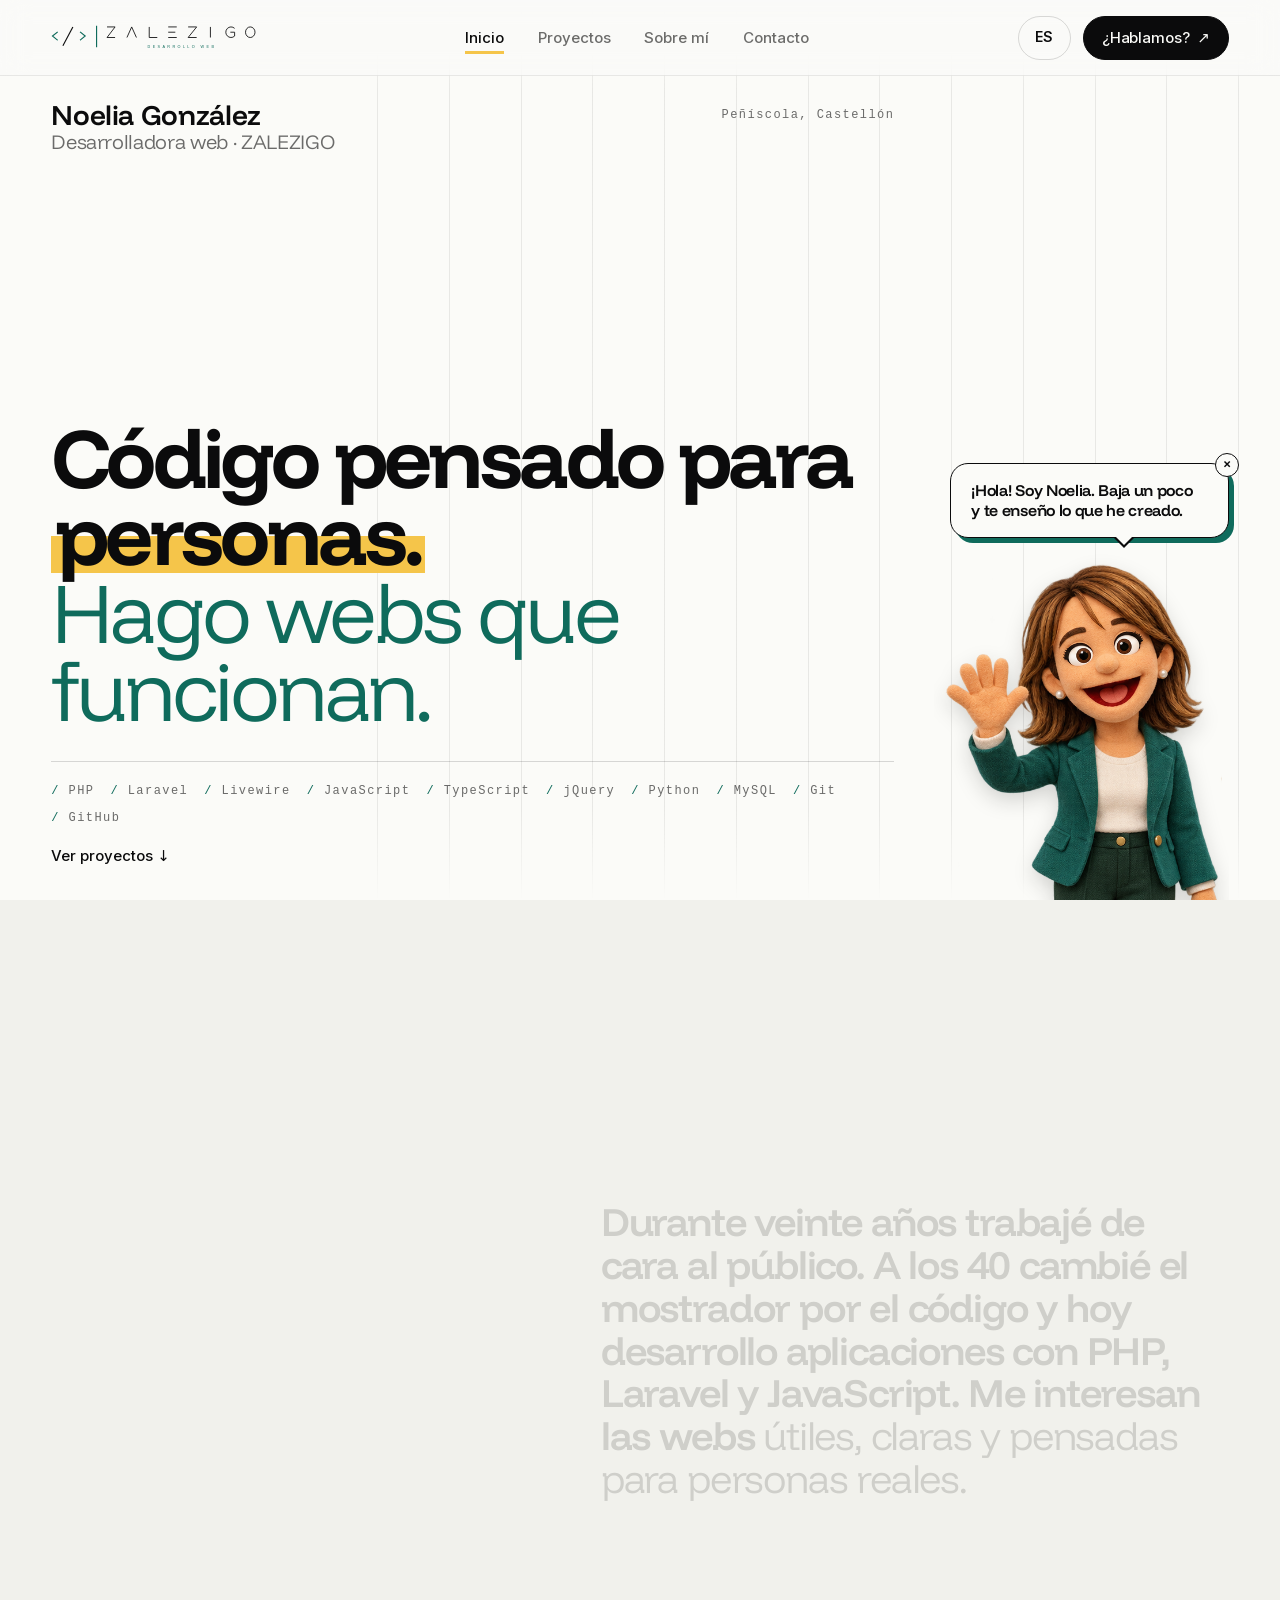
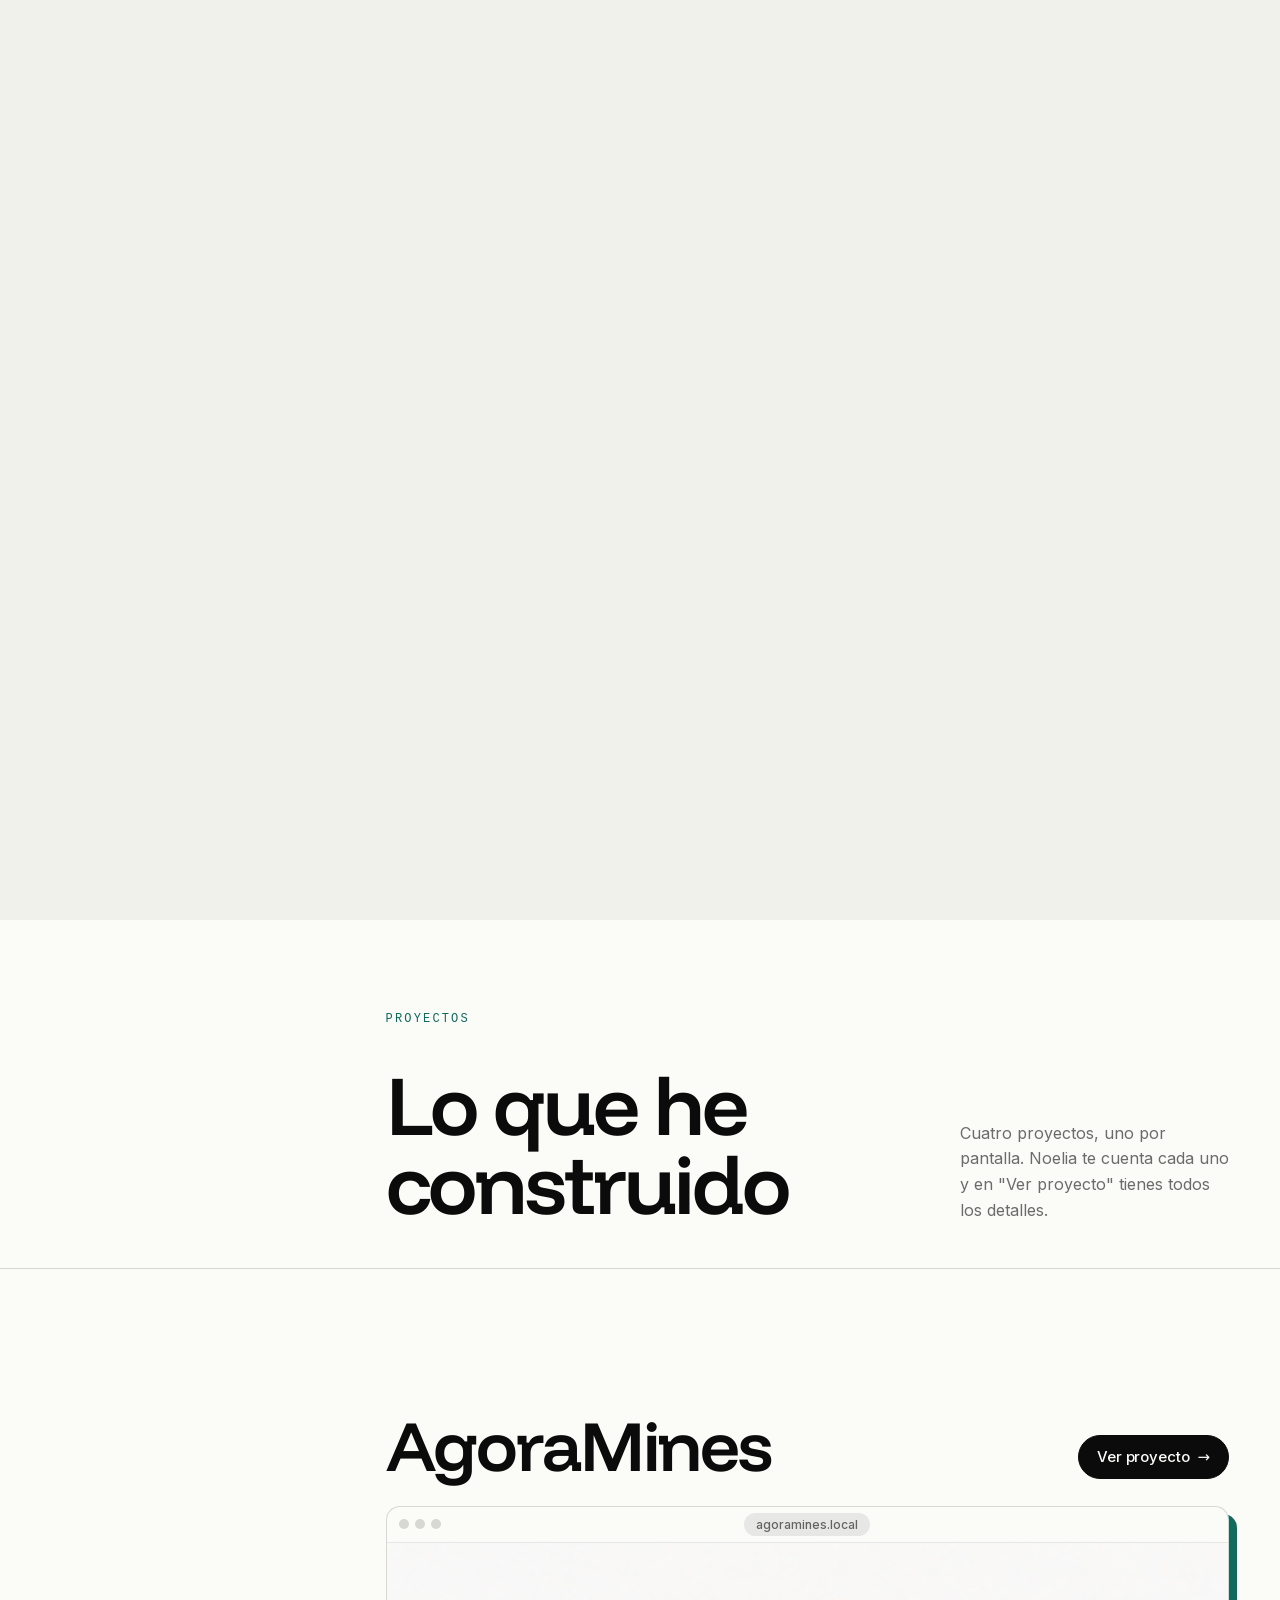
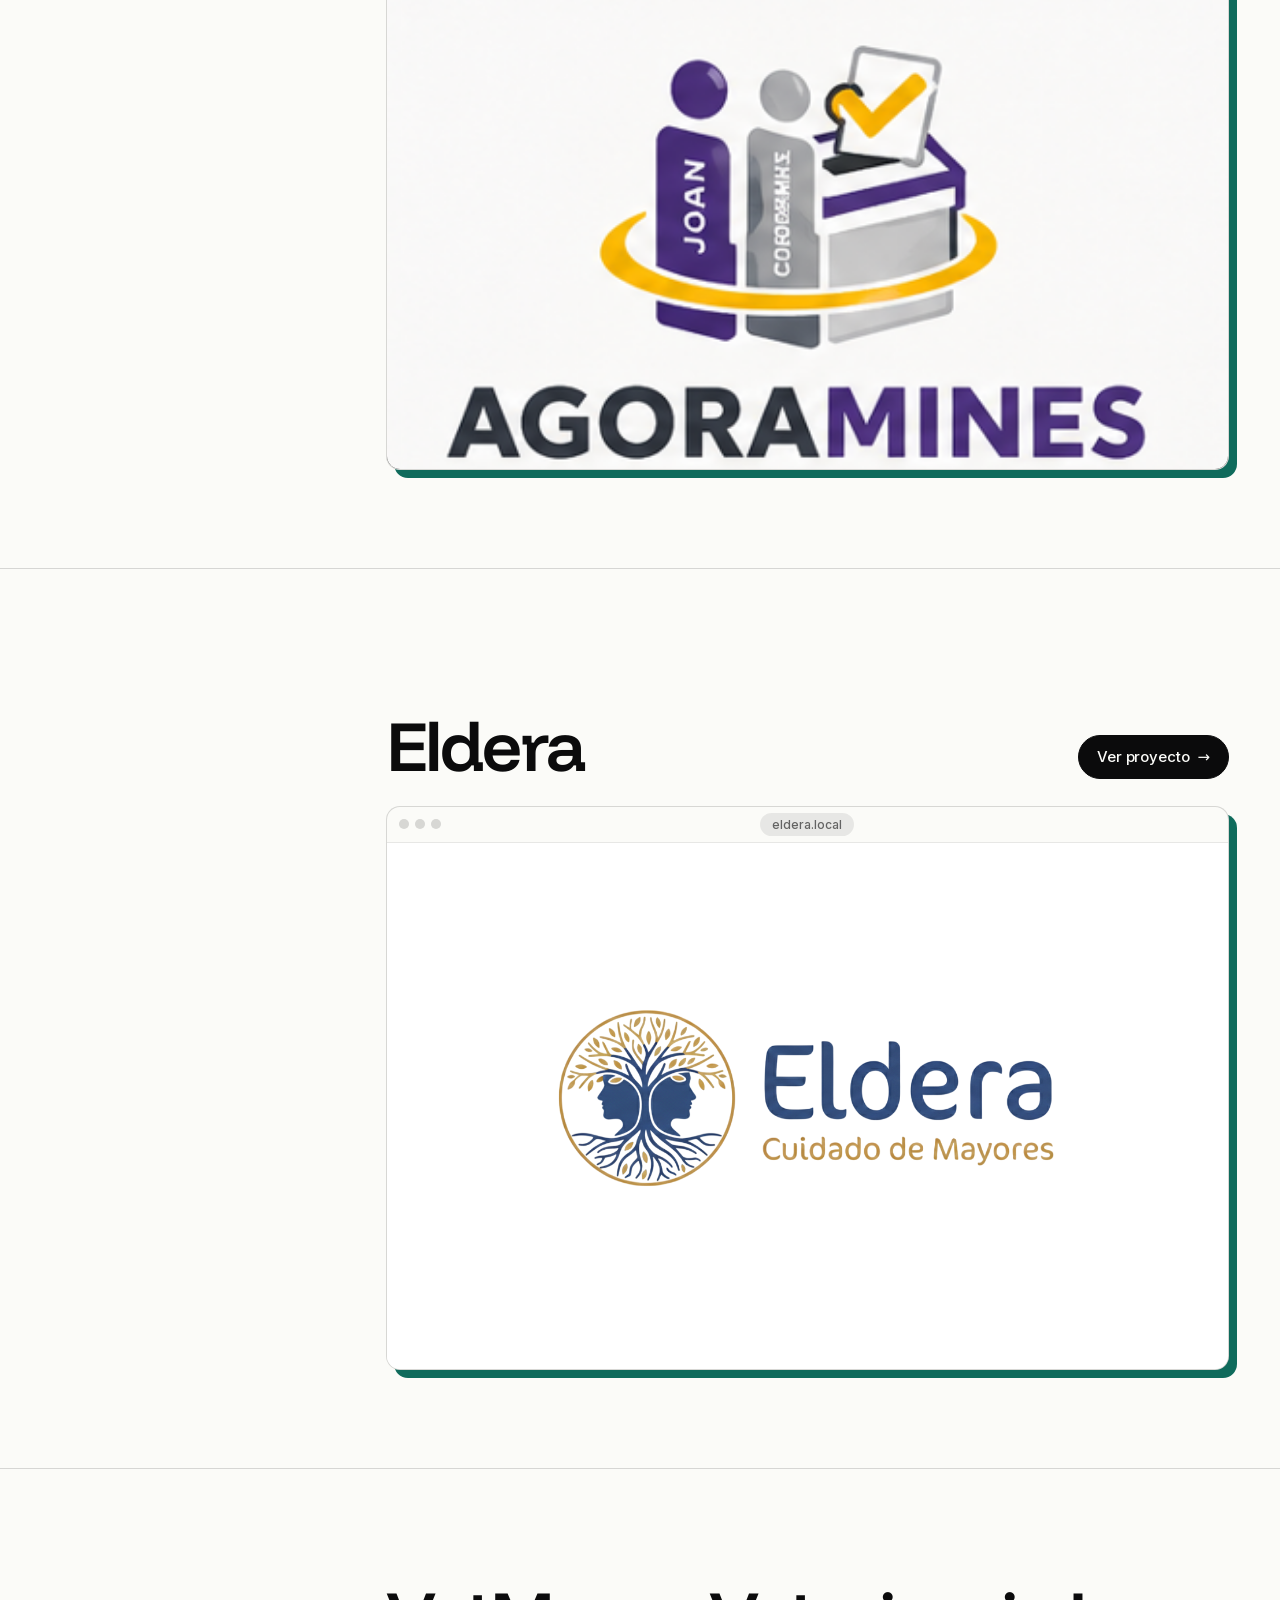
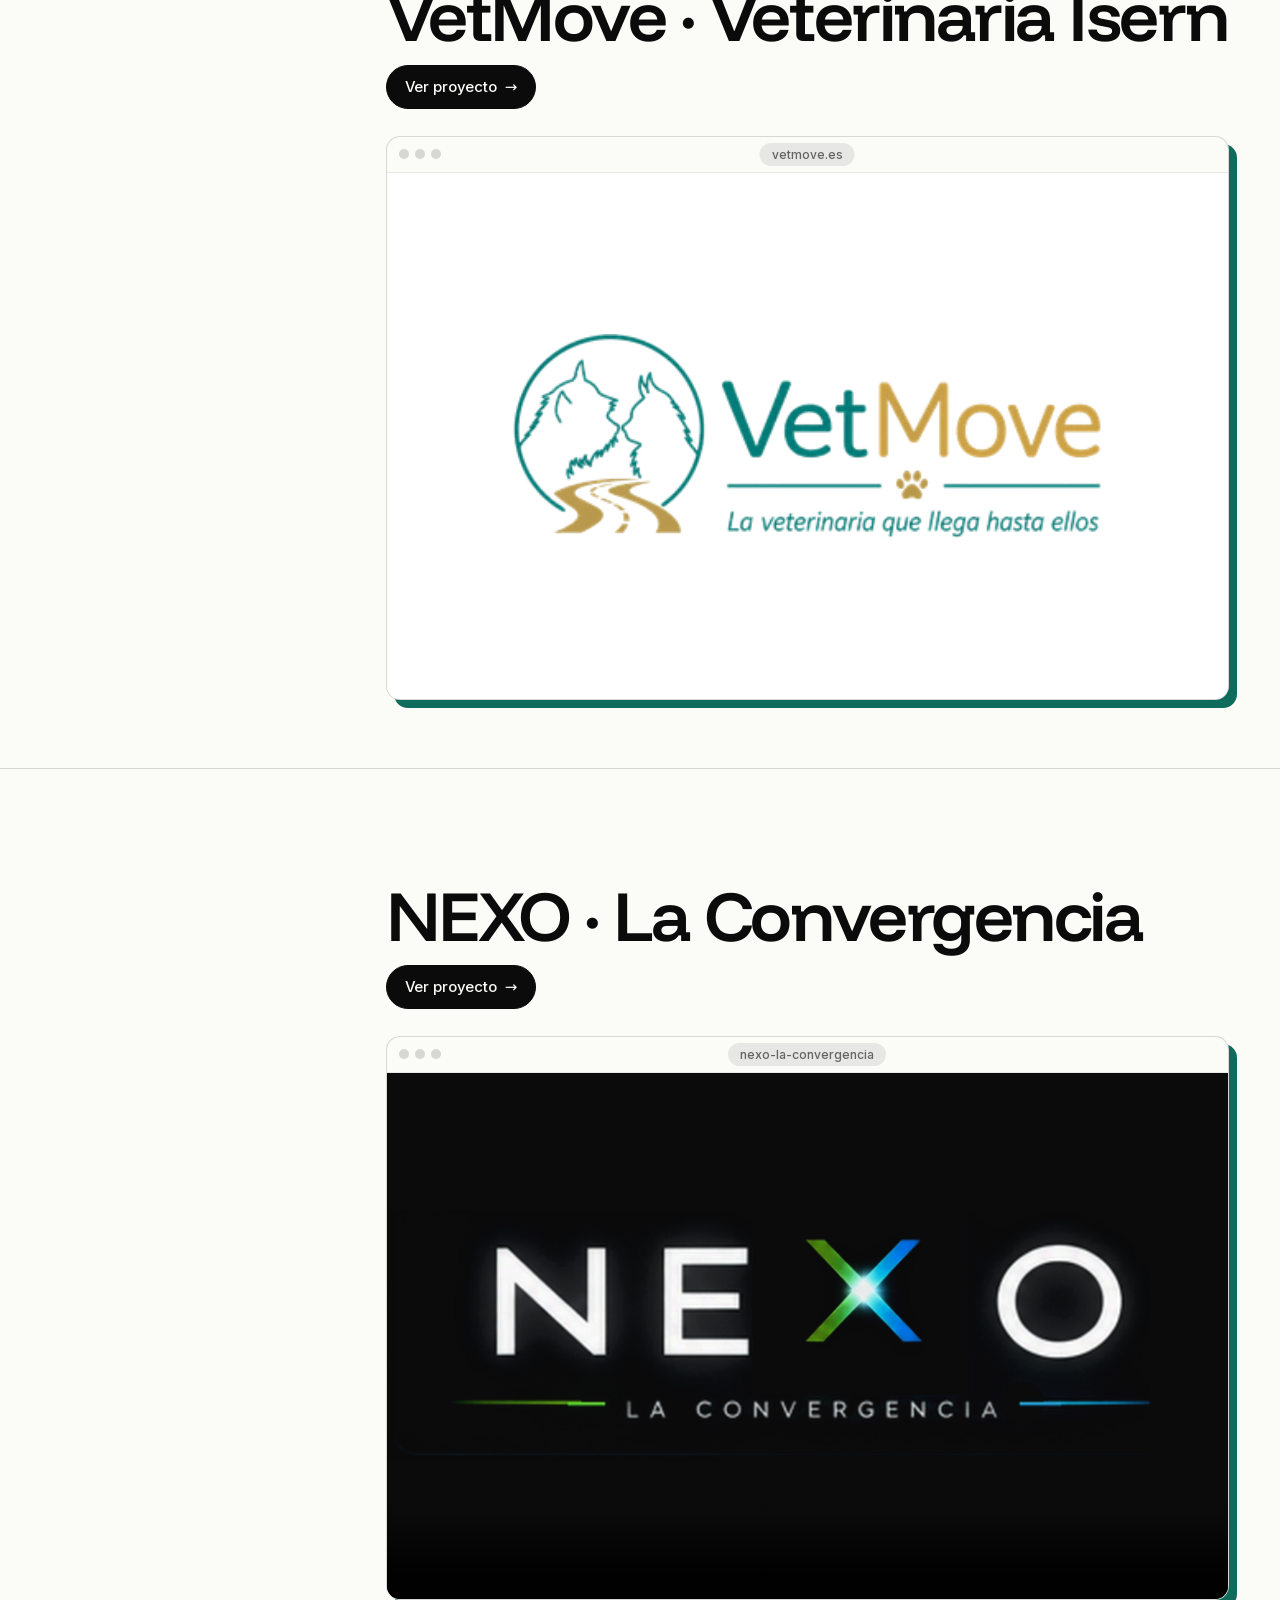
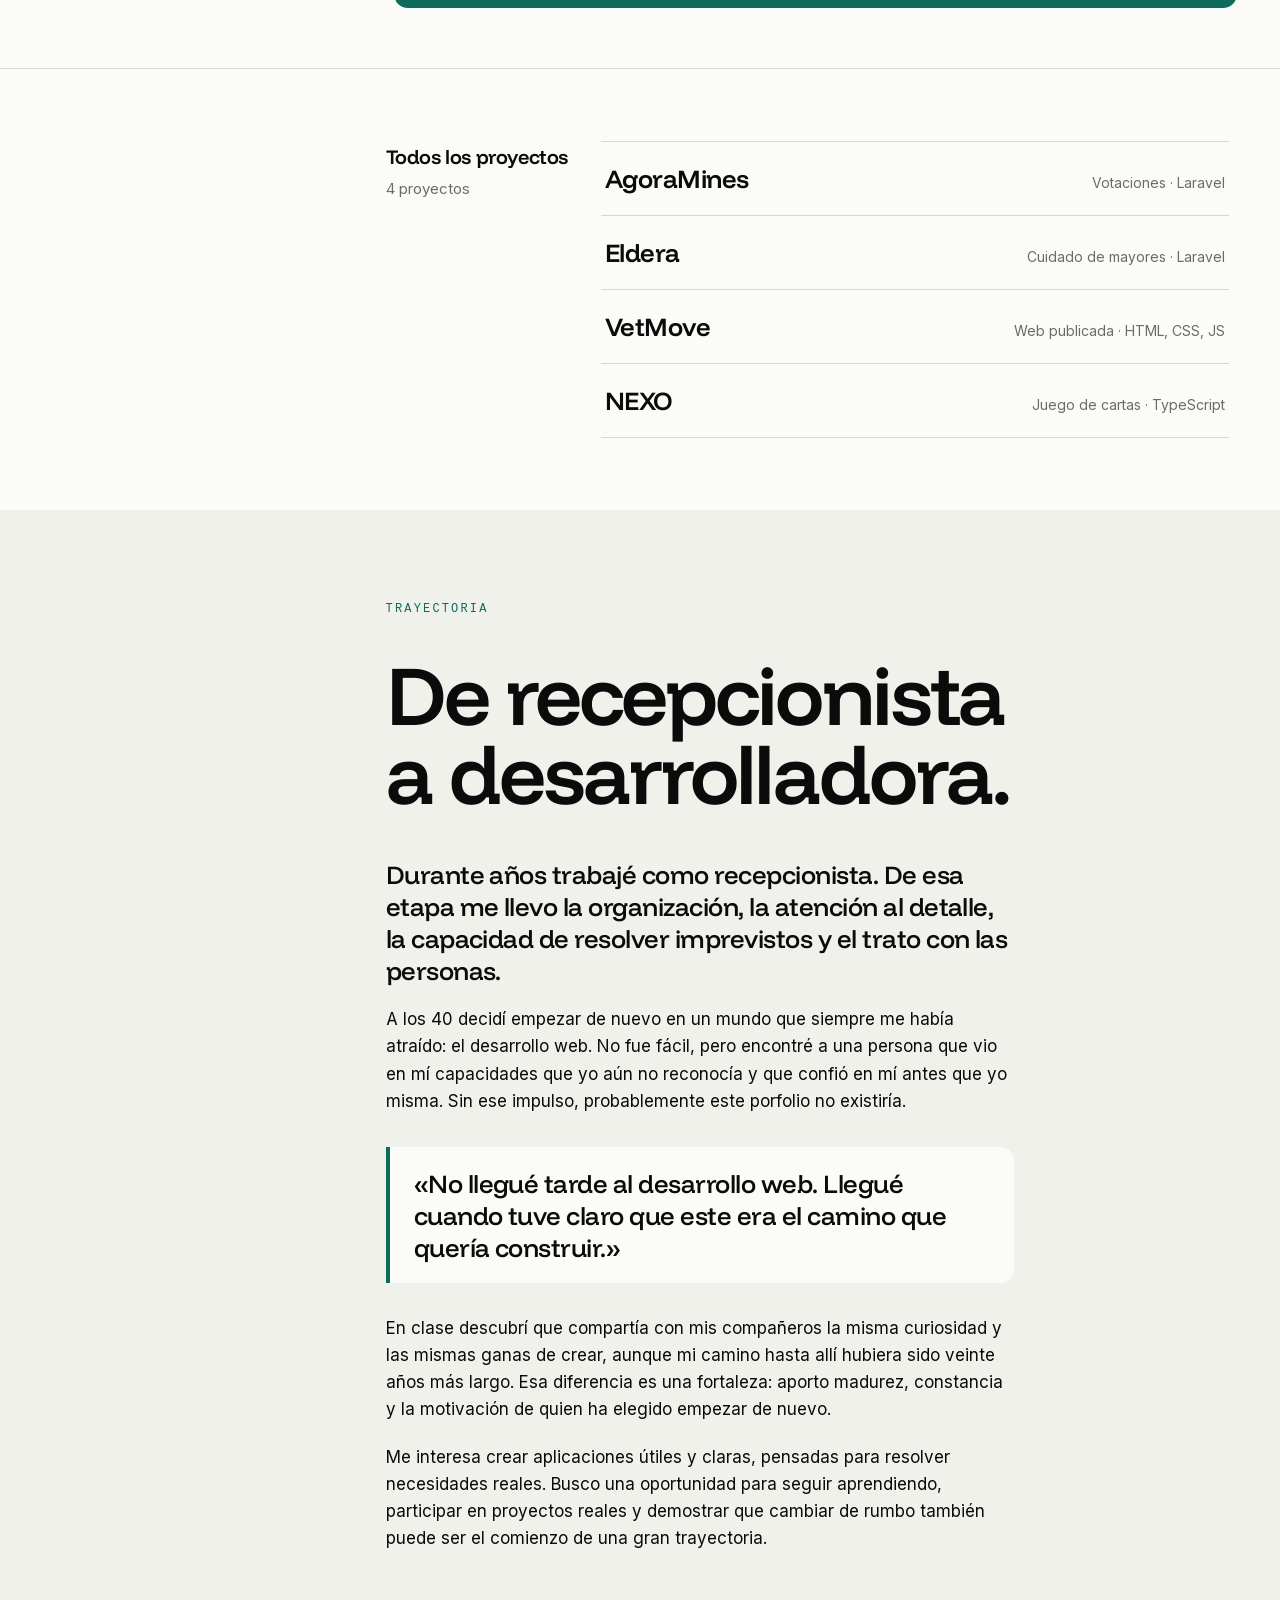
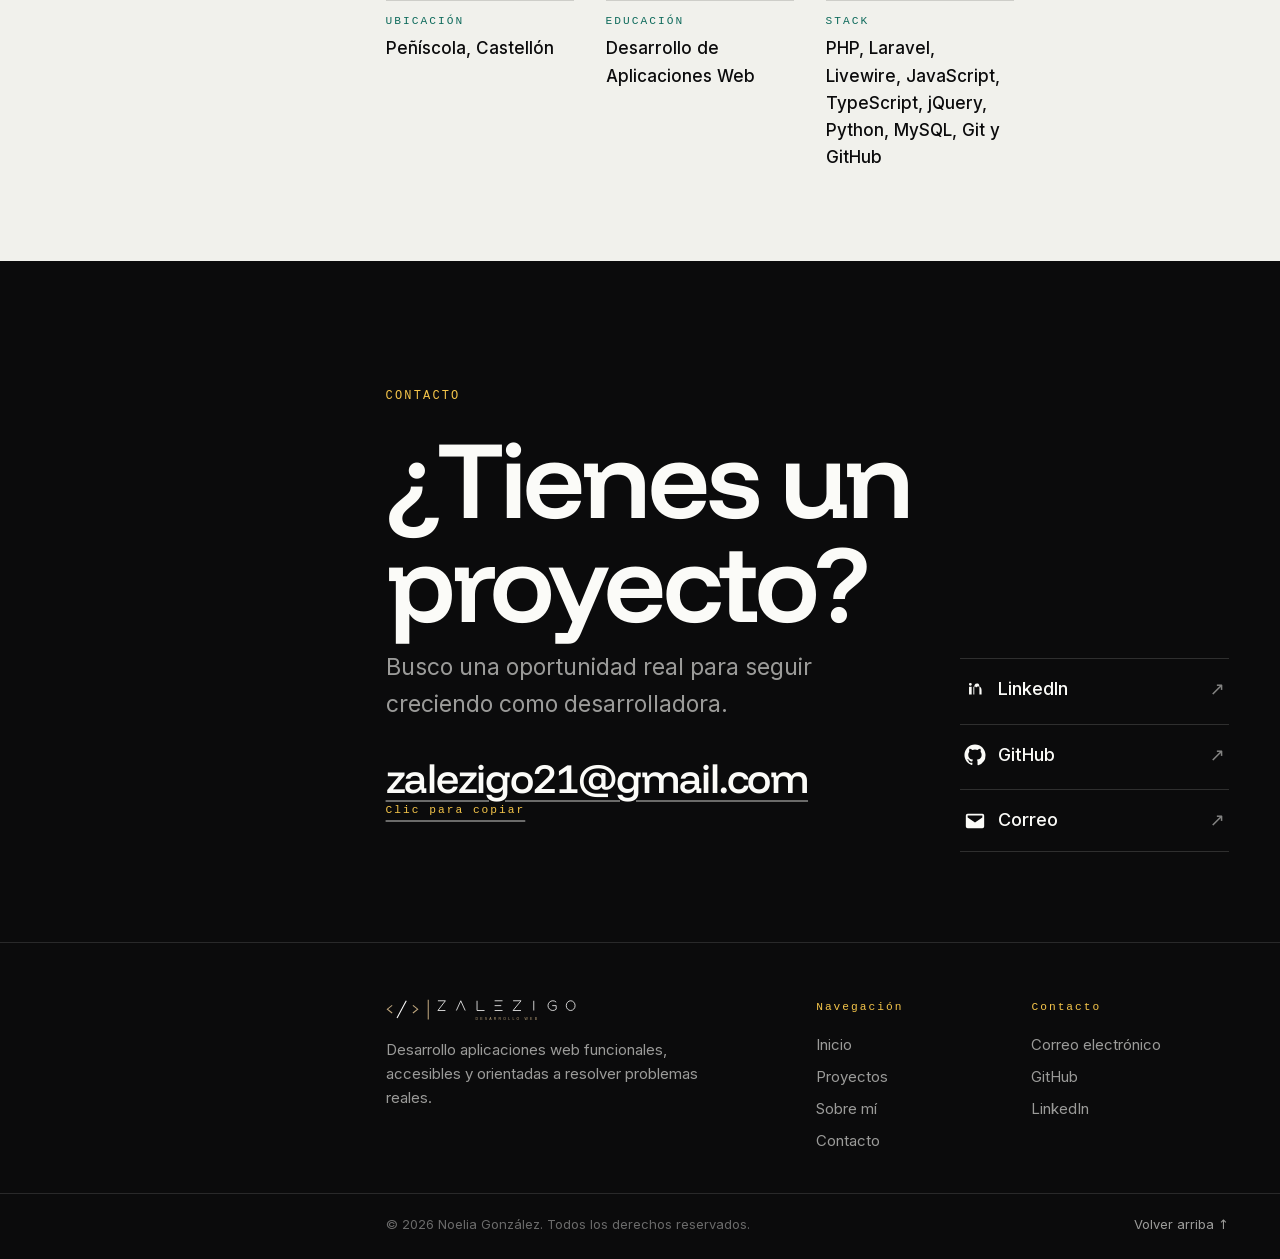
==== commit 56f570f5: "Nuevo titular: «Código pensado para personas.» Sustituye «Empecé de cero a los 40.» en la portada, l" ====
--- a/index.html
+++ b/index.html
@@ -5,7 +5,7 @@
     <meta charset="UTF-8">
     <meta name="viewport" content="width=device-width, initial-scale=1.0">
     <title>Noelia González | Desarrolladora web</title>
-    <meta name="description" content="Portfolio de Noelia González (ZALEZIGO): desarrolladora web con PHP, Laravel, Livewire y JavaScript. Empecé de cero a los 40 y construyo webs que funcionan.">
+    <meta name="description" content="Portfolio de Noelia González (ZALEZIGO): desarrolladora web con PHP, Laravel, Livewire y JavaScript. Código pensado para personas: webs útiles, claras y que funcionan.">
     <meta name="theme-color" content="#fbfbf8">
     <meta name="author" content="Noelia González">
     <meta name="robots" content="index, follow">
@@ -19,12 +19,12 @@
     <meta property="og:locale" content="es_ES">
     <meta property="og:url" content="https://freund21.github.io/">
     <meta property="og:title" content="Noelia González | Desarrolladora web">
-    <meta property="og:description" content="Portfolio de Noelia González (ZALEZIGO): desarrolladora web con PHP, Laravel, Livewire y JavaScript. Empecé de cero a los 40 y construyo webs que funcionan.">
+    <meta property="og:description" content="Portfolio de Noelia González (ZALEZIGO): desarrolladora web con PHP, Laravel, Livewire y JavaScript. Código pensado para personas: webs útiles, claras y que funcionan.">
     <meta property="og:image" content="https://freund21.github.io/img/og-portfolio.jpg">
     <meta property="og:image:alt" content="Noelia González | Desarrolladora web">
     <meta name="twitter:card" content="summary_large_image">
     <meta name="twitter:title" content="Noelia González | Desarrolladora web">
-    <meta name="twitter:description" content="Portfolio de Noelia González (ZALEZIGO): desarrolladora web con PHP, Laravel, Livewire y JavaScript. Empecé de cero a los 40 y construyo webs que funcionan.">
+    <meta name="twitter:description" content="Portfolio de Noelia González (ZALEZIGO): desarrolladora web con PHP, Laravel, Livewire y JavaScript. Código pensado para personas: webs útiles, claras y que funcionan.">
     <meta name="twitter:image" content="https://freund21.github.io/img/og-portfolio.jpg">
 
     <script type="application/ld+json">
@@ -109,7 +109,7 @@
             </div>
 
             <h1 class="hero-titulo">
-                Empecé de cero a los <mark class="marca">40.</mark><br>
+                Código pensado para <mark class="marca">personas.</mark><br>
                 <span class="hero-titulo-acento">Hago webs que funcionan.</span>
             </h1>
 
--- a/css/style.css
+++ b/css/style.css
@@ -601,8 +601,9 @@
 .bocadillo-presentadora {
     position: absolute; left: 0; bottom: calc(100% + 0.9rem);
     width: max-content;
-    max-width: min(calc(var(--carril) + var(--carril-hueco)), 70vw); /* nunca invade el contenido */
-    font-size: clamp(1.0625rem, 1.25vw, 1.25rem);
+    /* nunca sale de su carril: se resta el sitio de la sombra y del botón de cerrar */
+    max-width: min(calc(var(--carril) - 1rem), 70vw);
+    font-size: clamp(1rem, 1.1vw, 1.125rem);
     line-height: 1.3;
     padding: 1rem 1.25rem;
     pointer-events: auto;
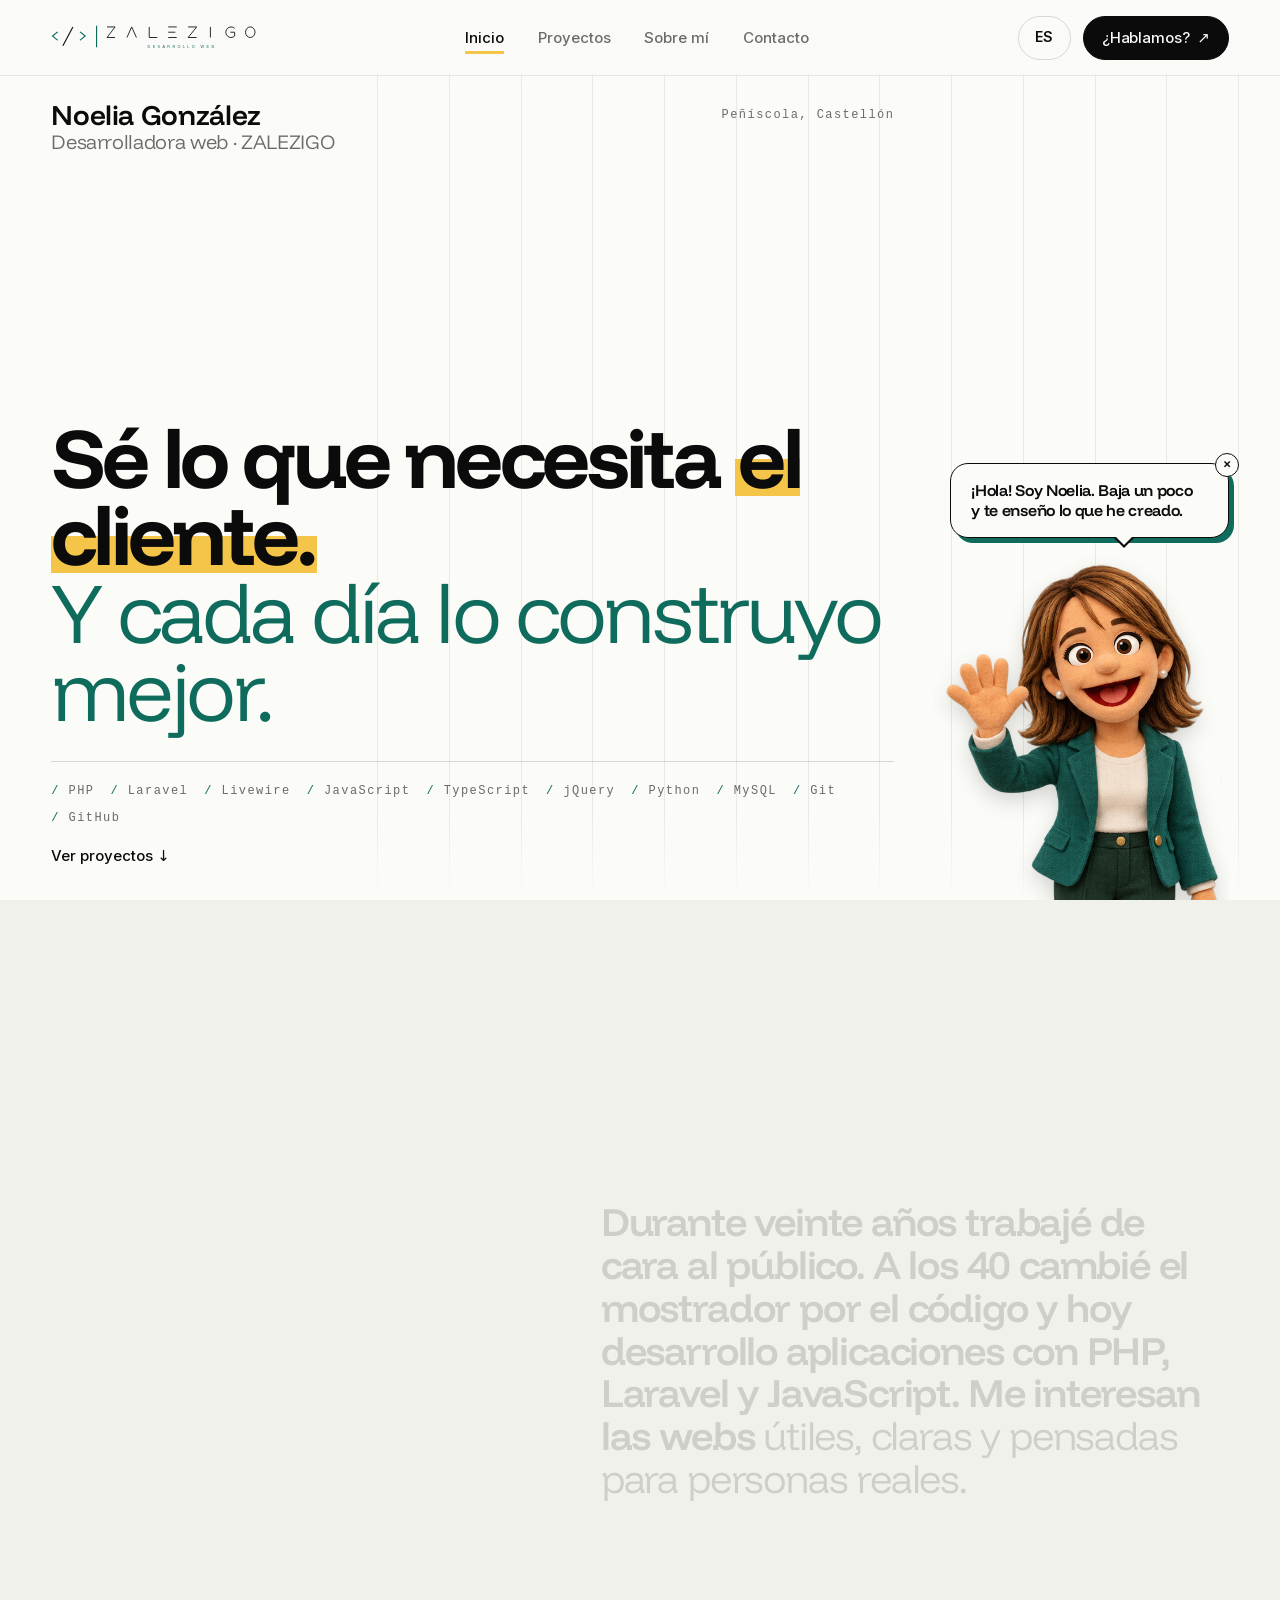
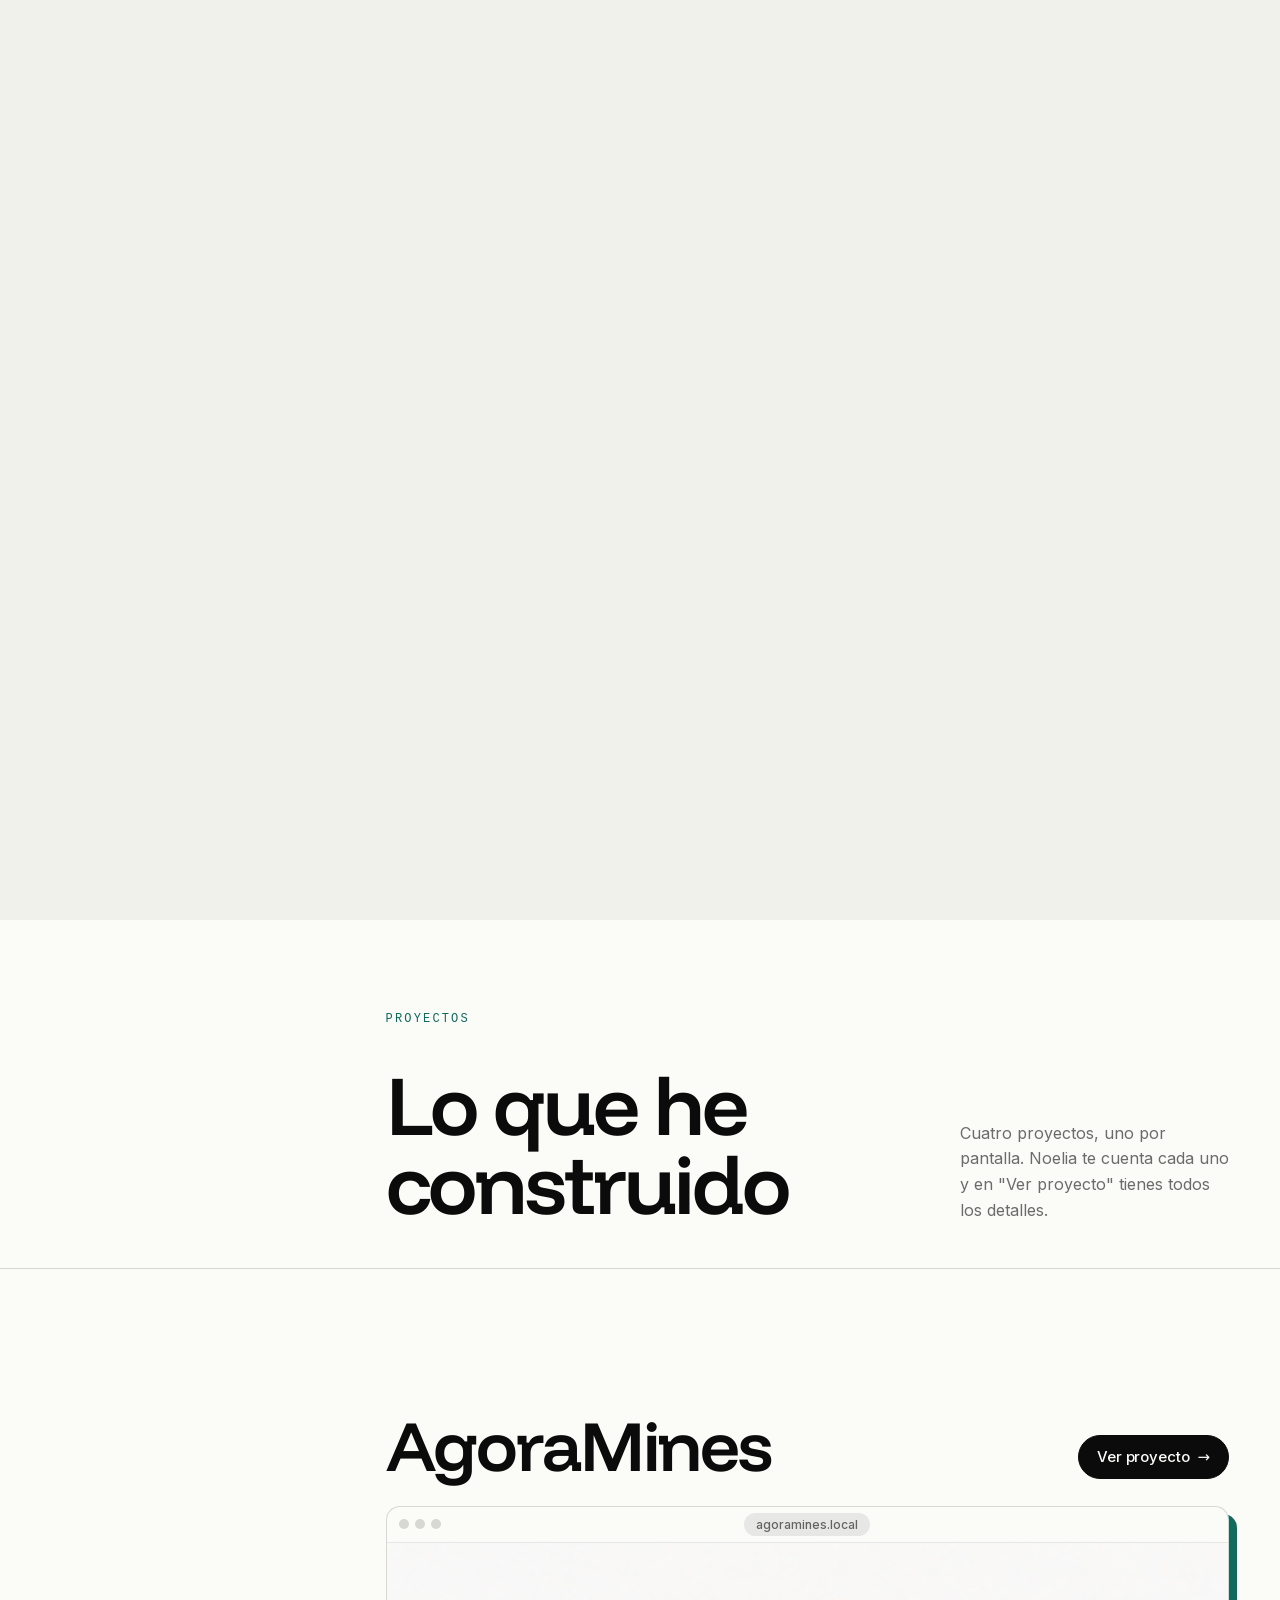
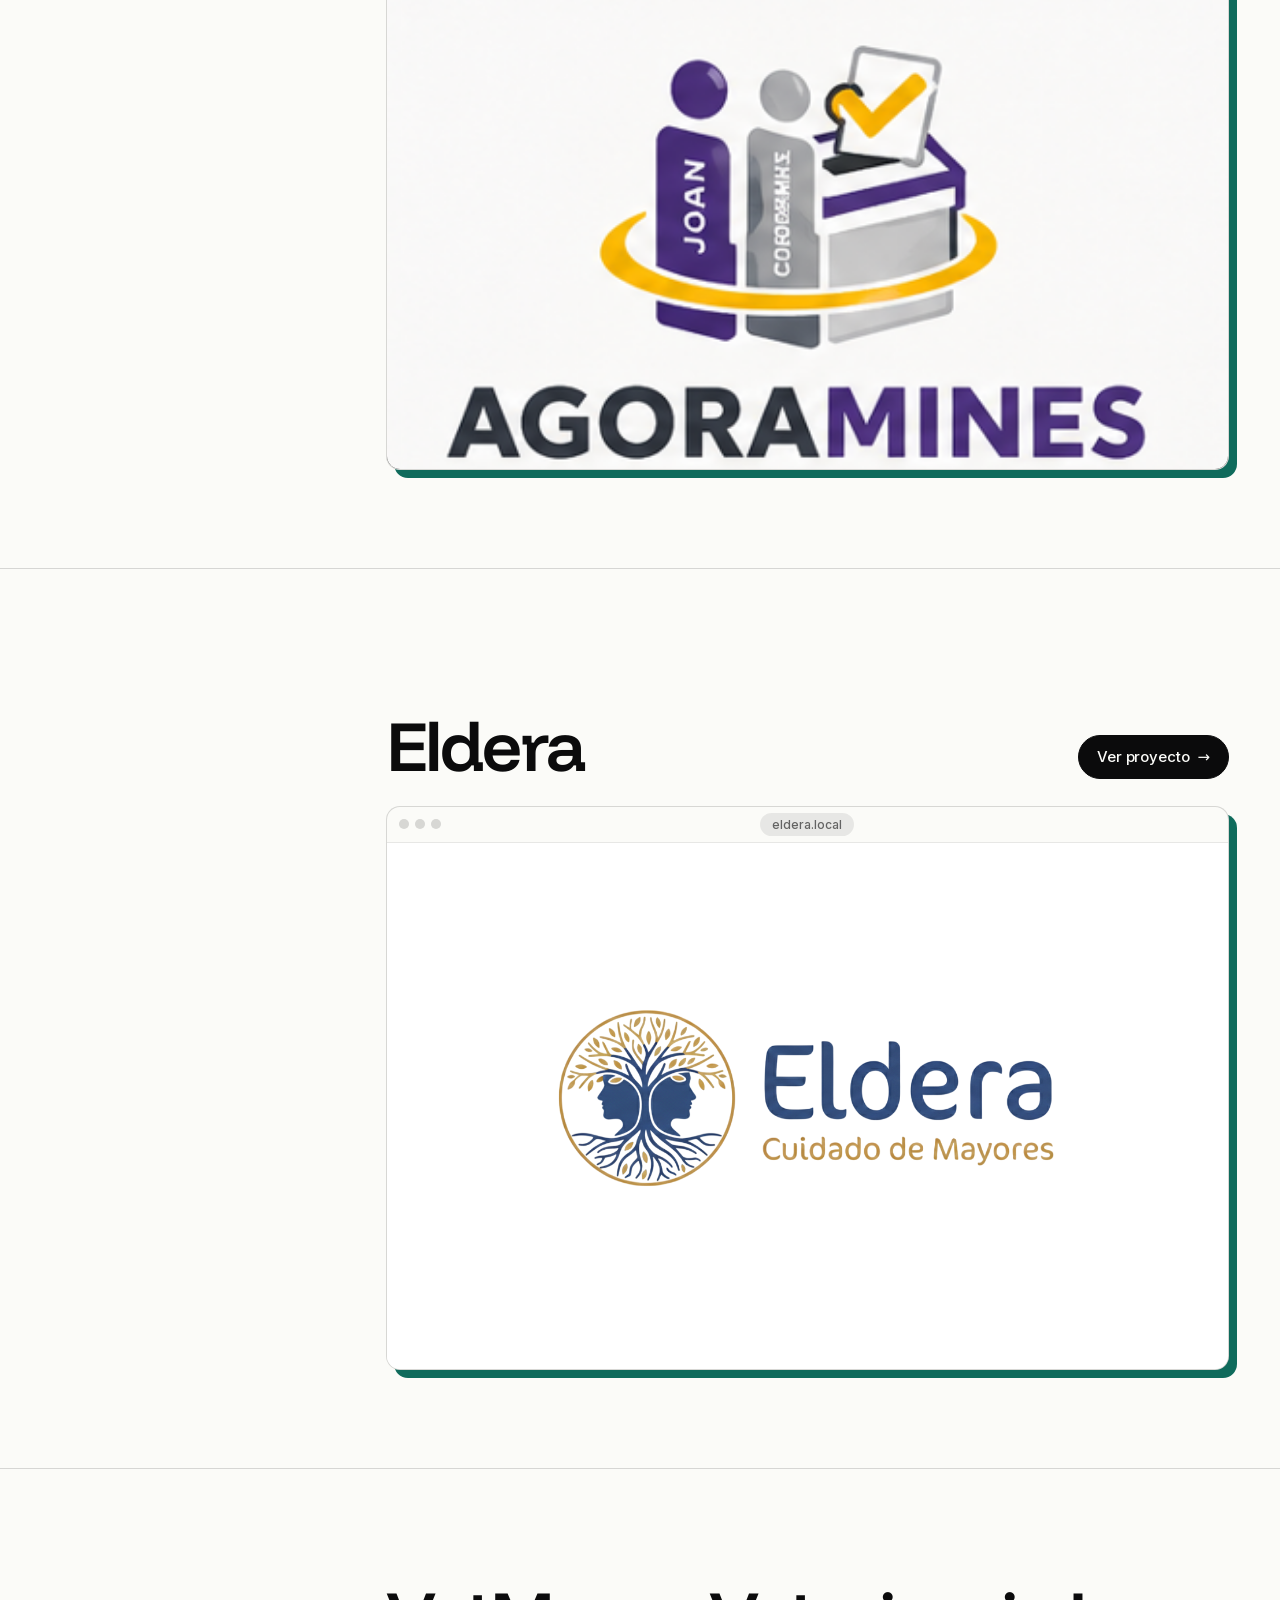
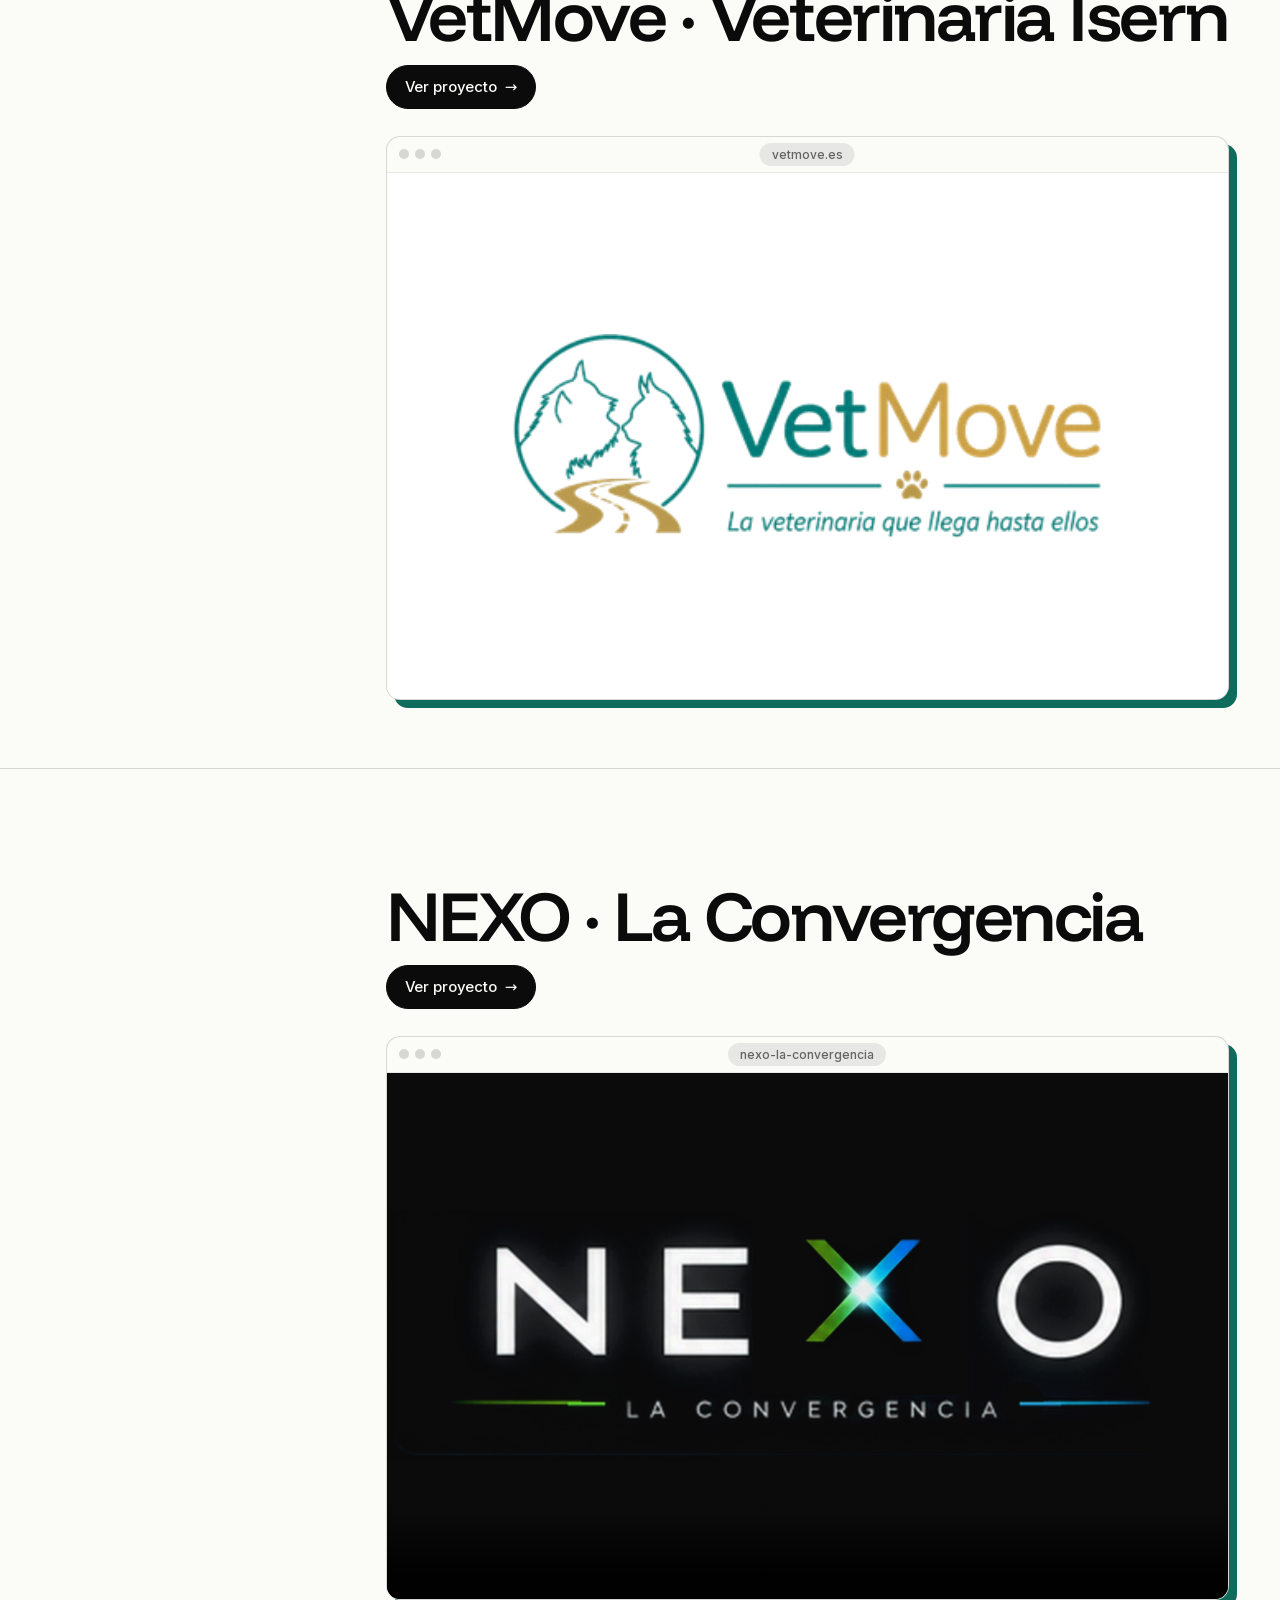
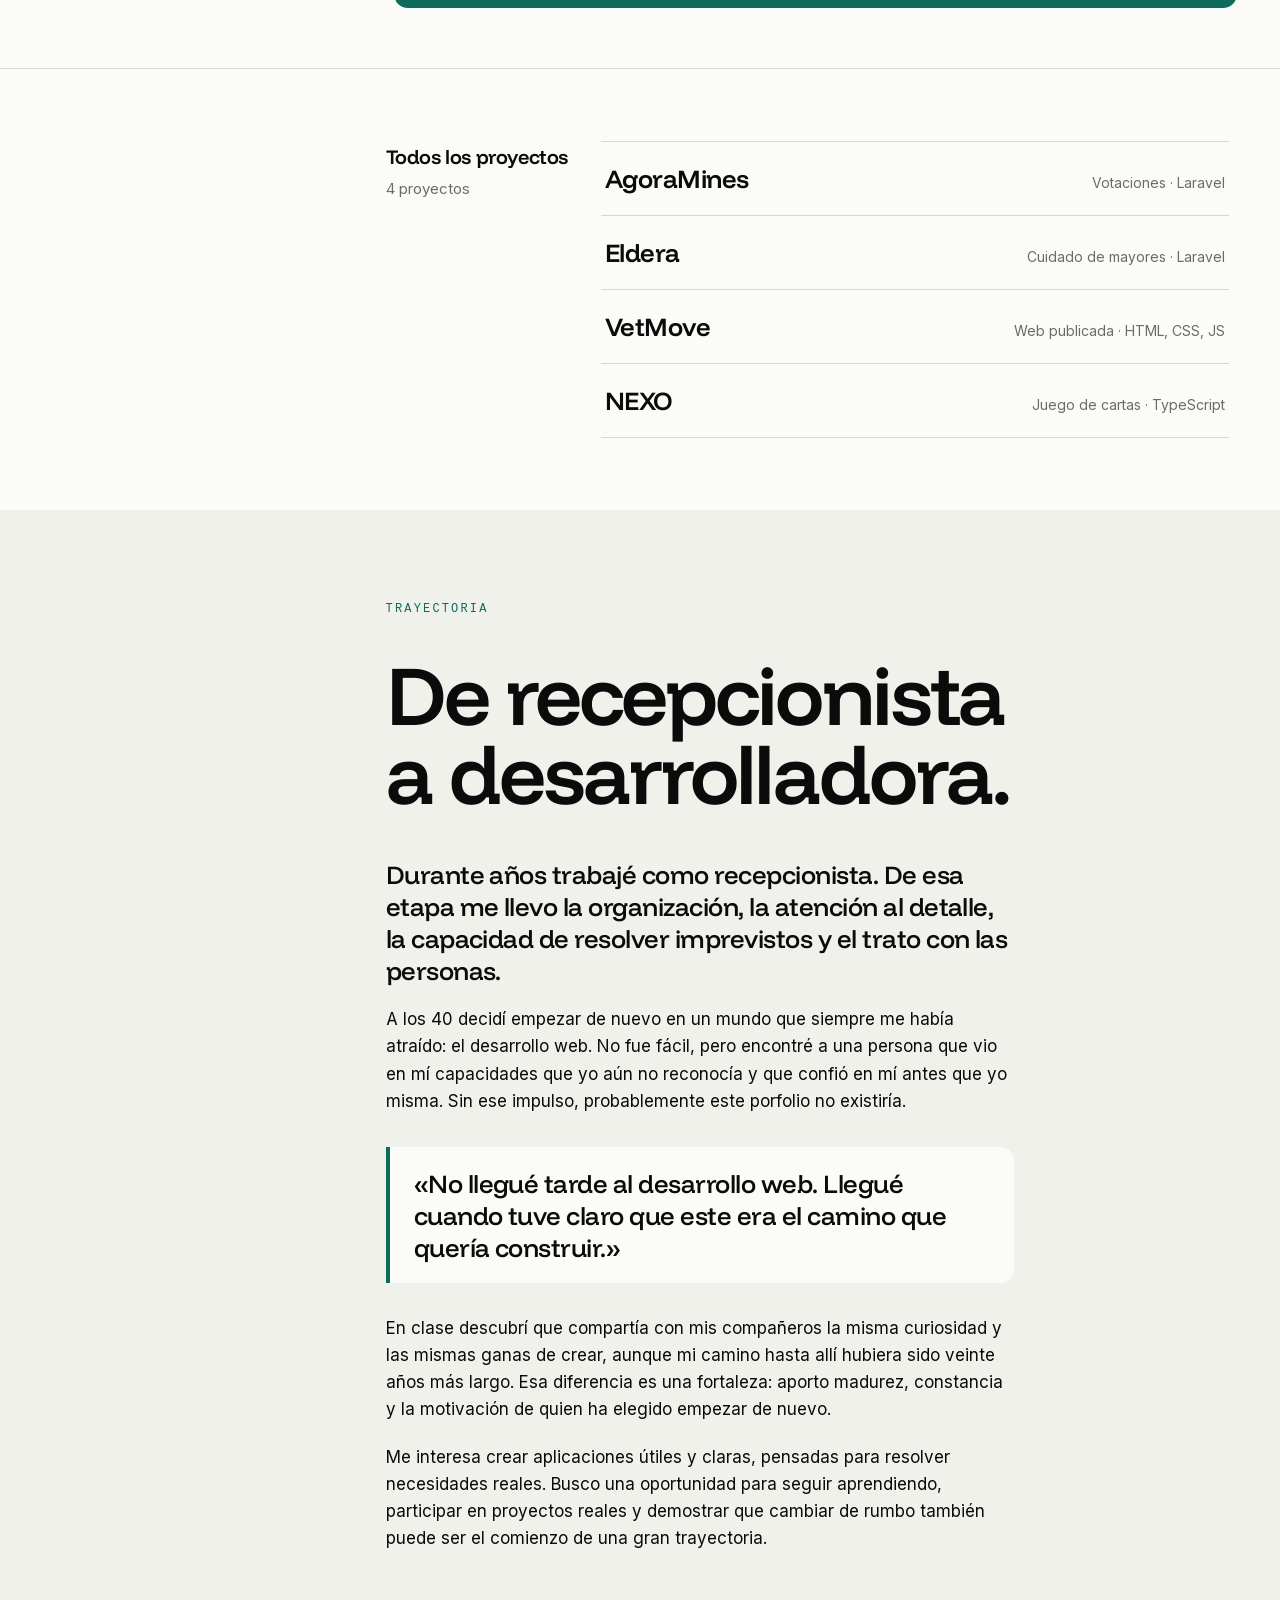
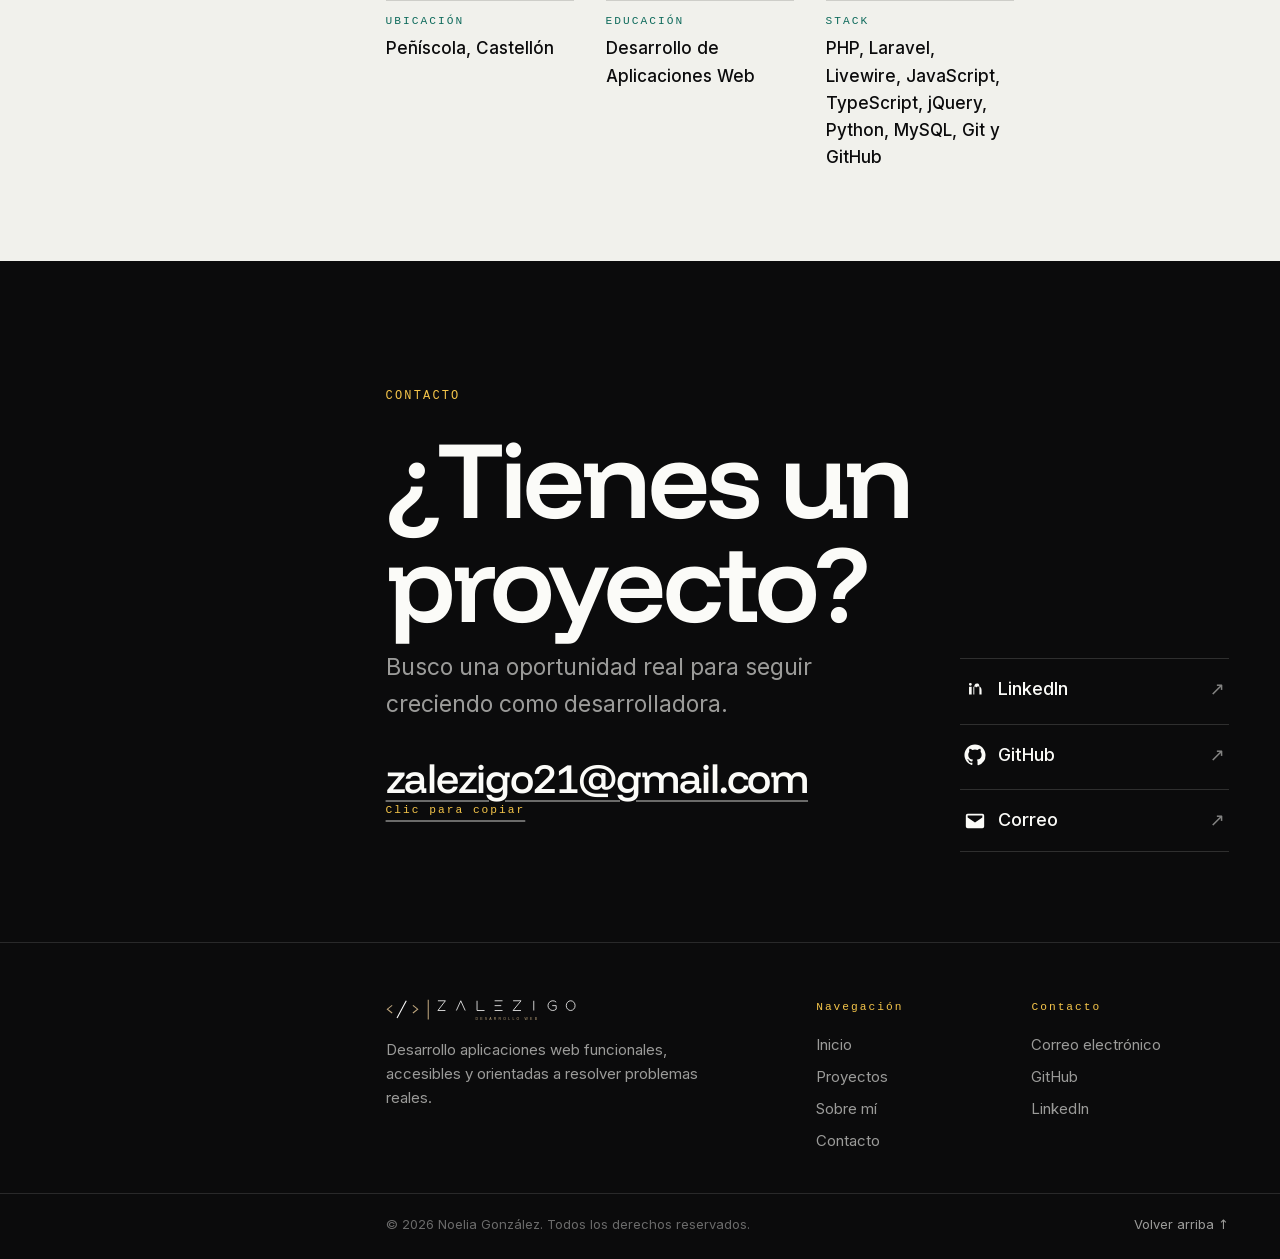
==== commit ae411718: "Titular: «Sé lo que necesita el cliente. Y cada día lo construyo mejor.» Co-Authored-By: Claude Opus" ====
--- a/index.html
+++ b/index.html
@@ -109,8 +109,8 @@
             </div>
 
             <h1 class="hero-titulo">
-                Código pensado para <mark class="marca">personas.</mark><br>
-                <span class="hero-titulo-acento">Hago webs que funcionan.</span>
+                Sé lo que necesita <mark class="marca">el cliente.</mark><br>
+                <span class="hero-titulo-acento">Y cada día lo construyo mejor.</span>
             </h1>
 
             <div class="hero-pie">
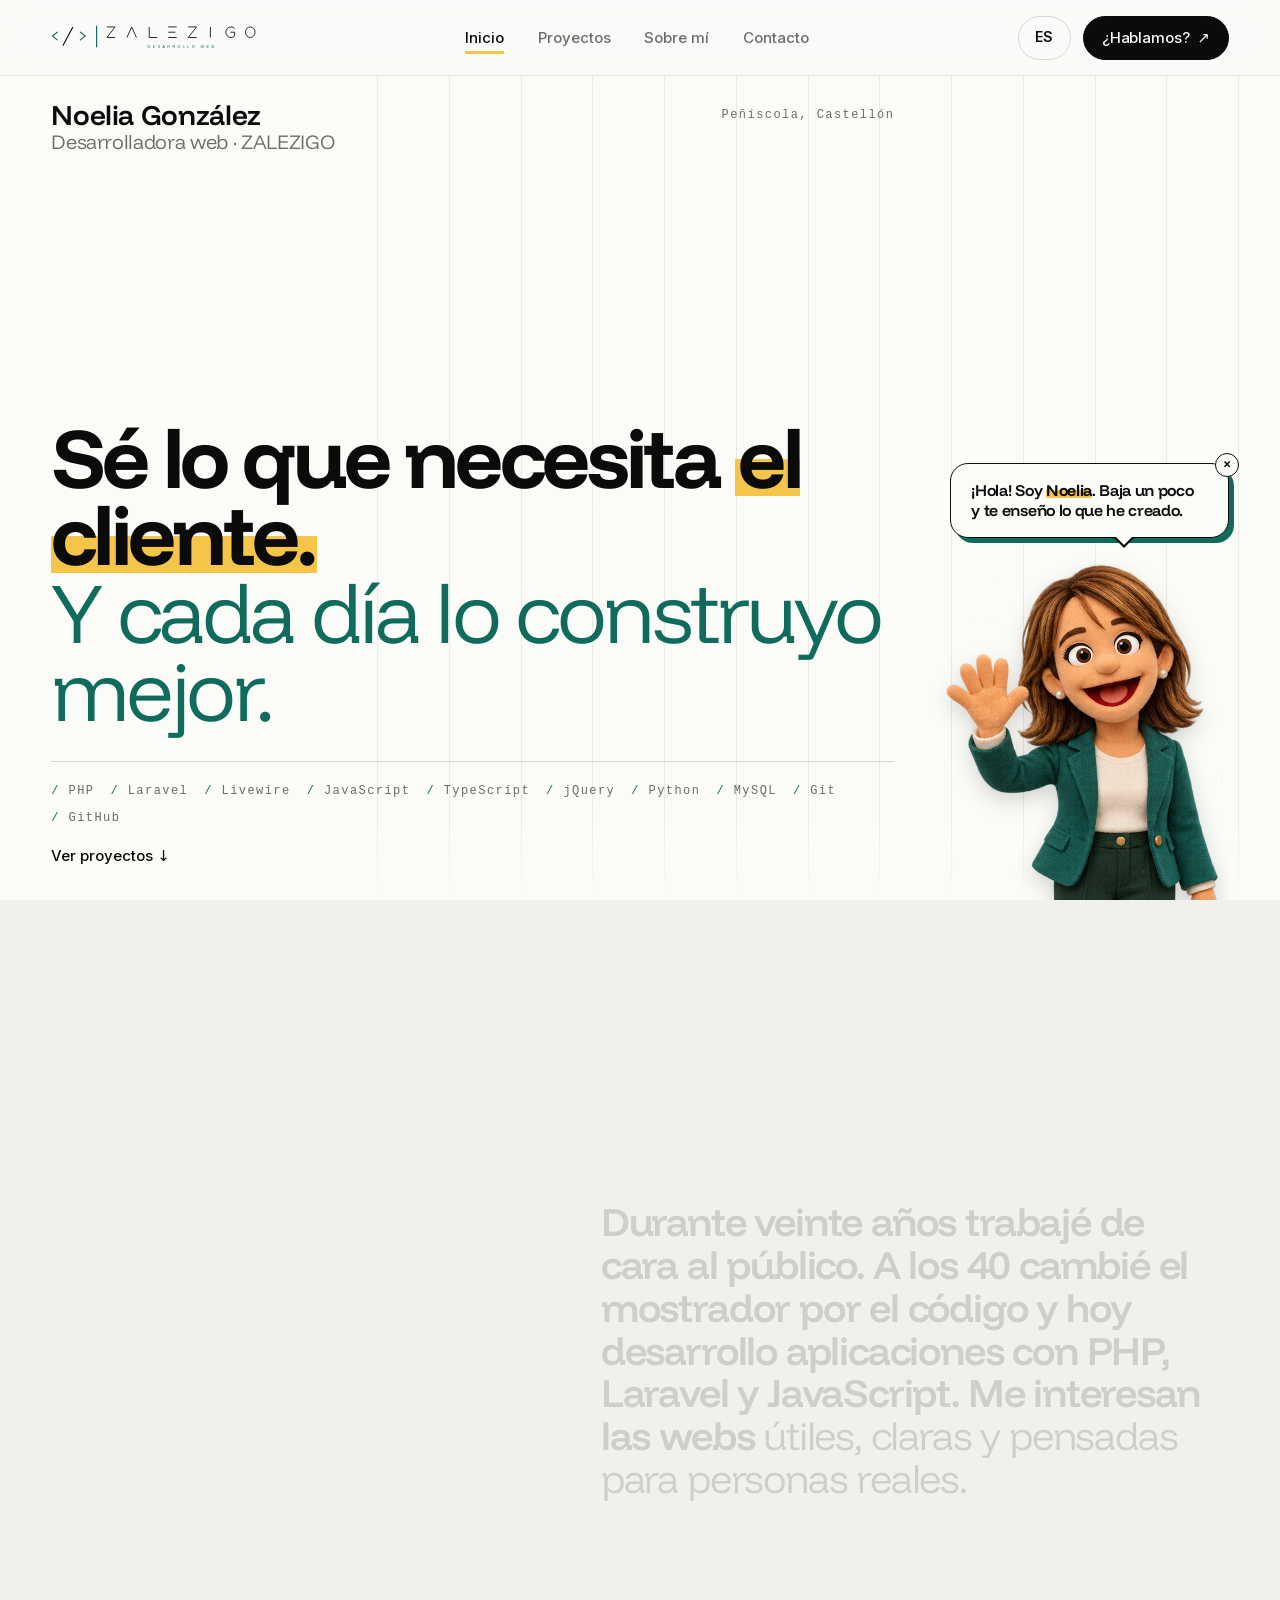
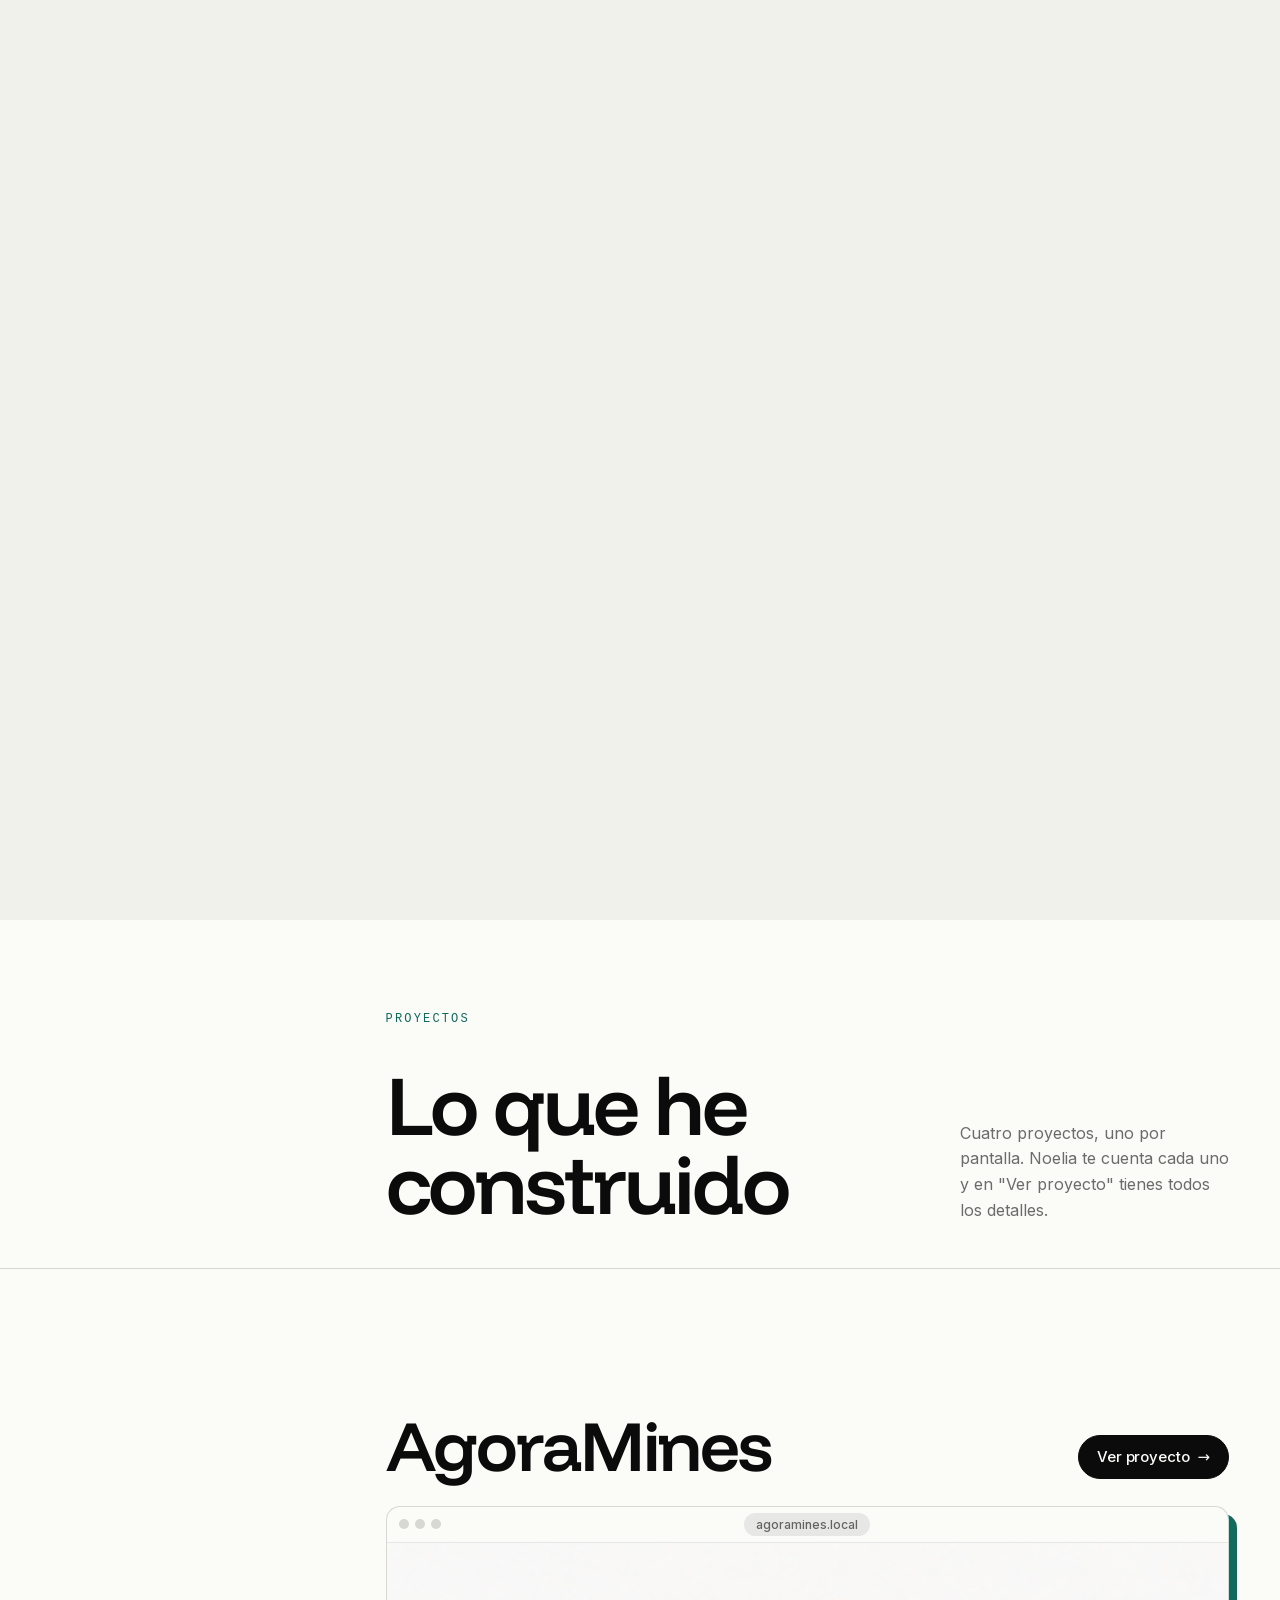
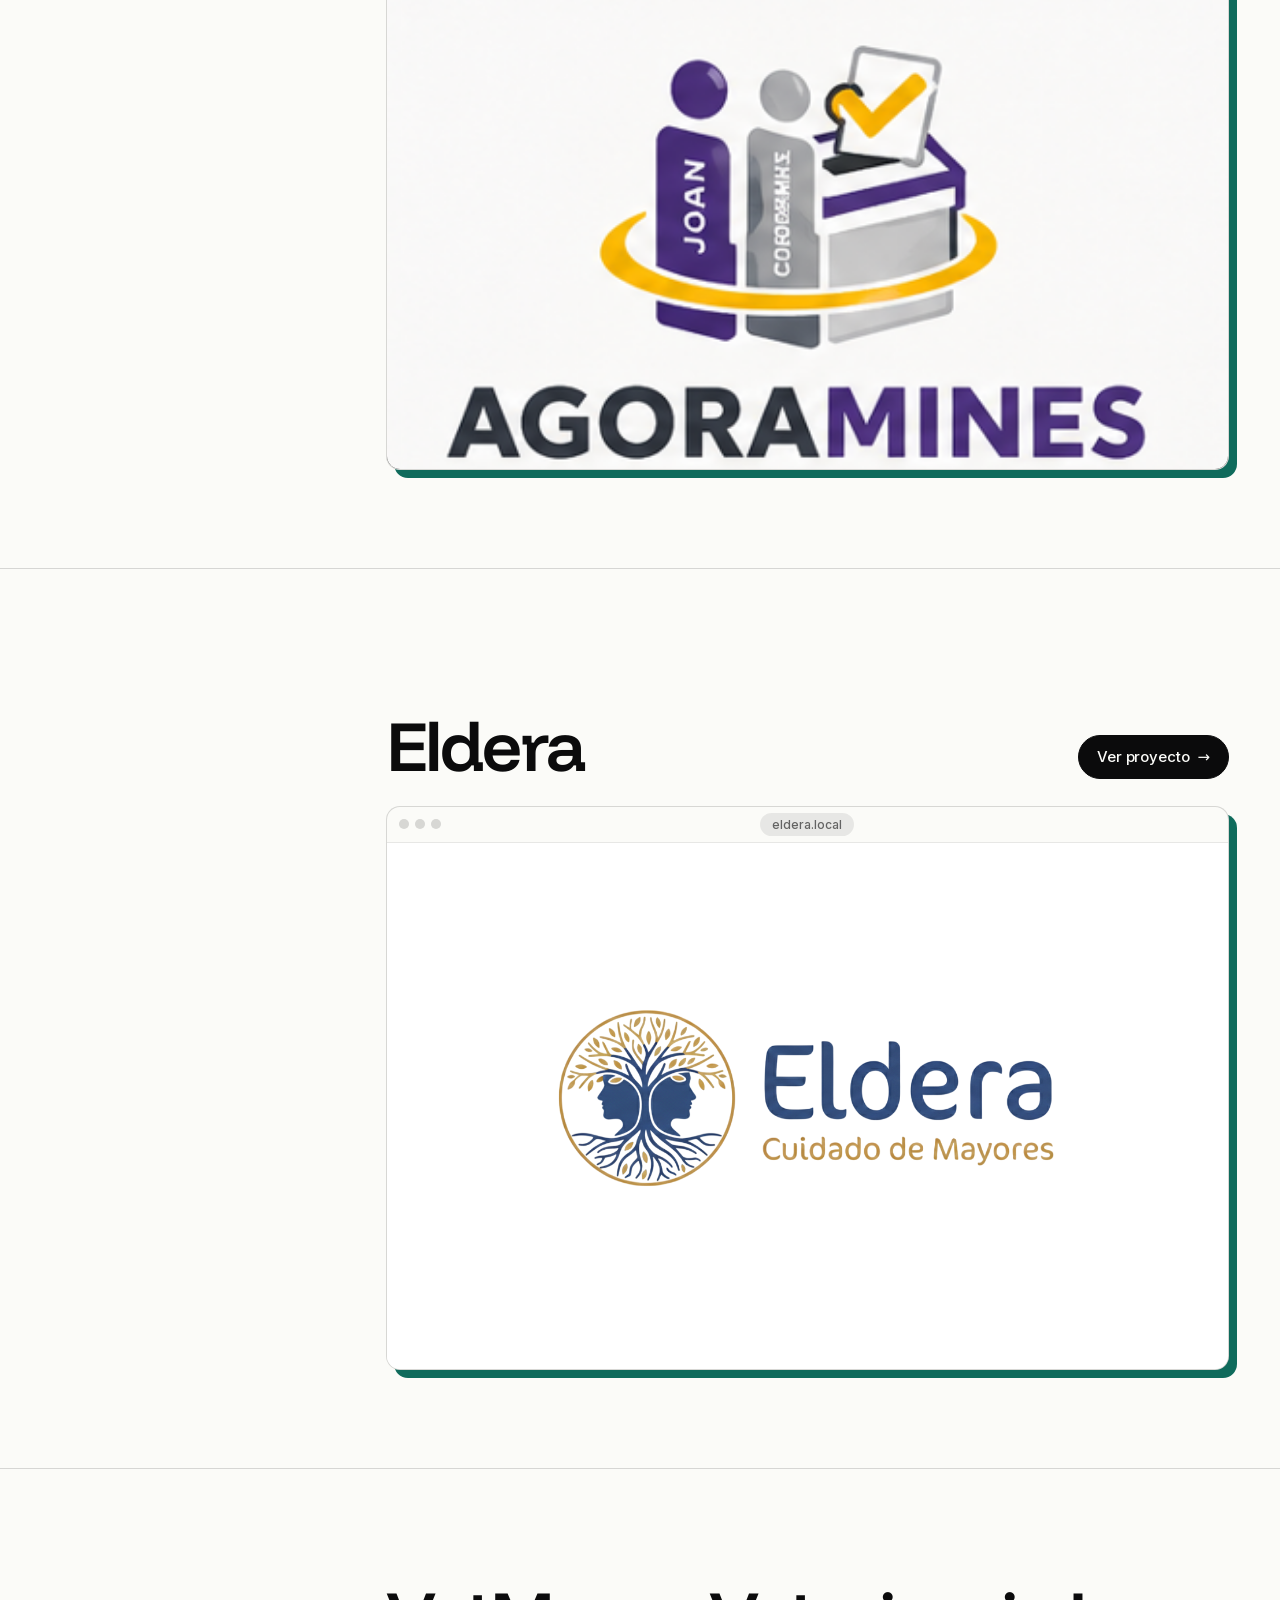
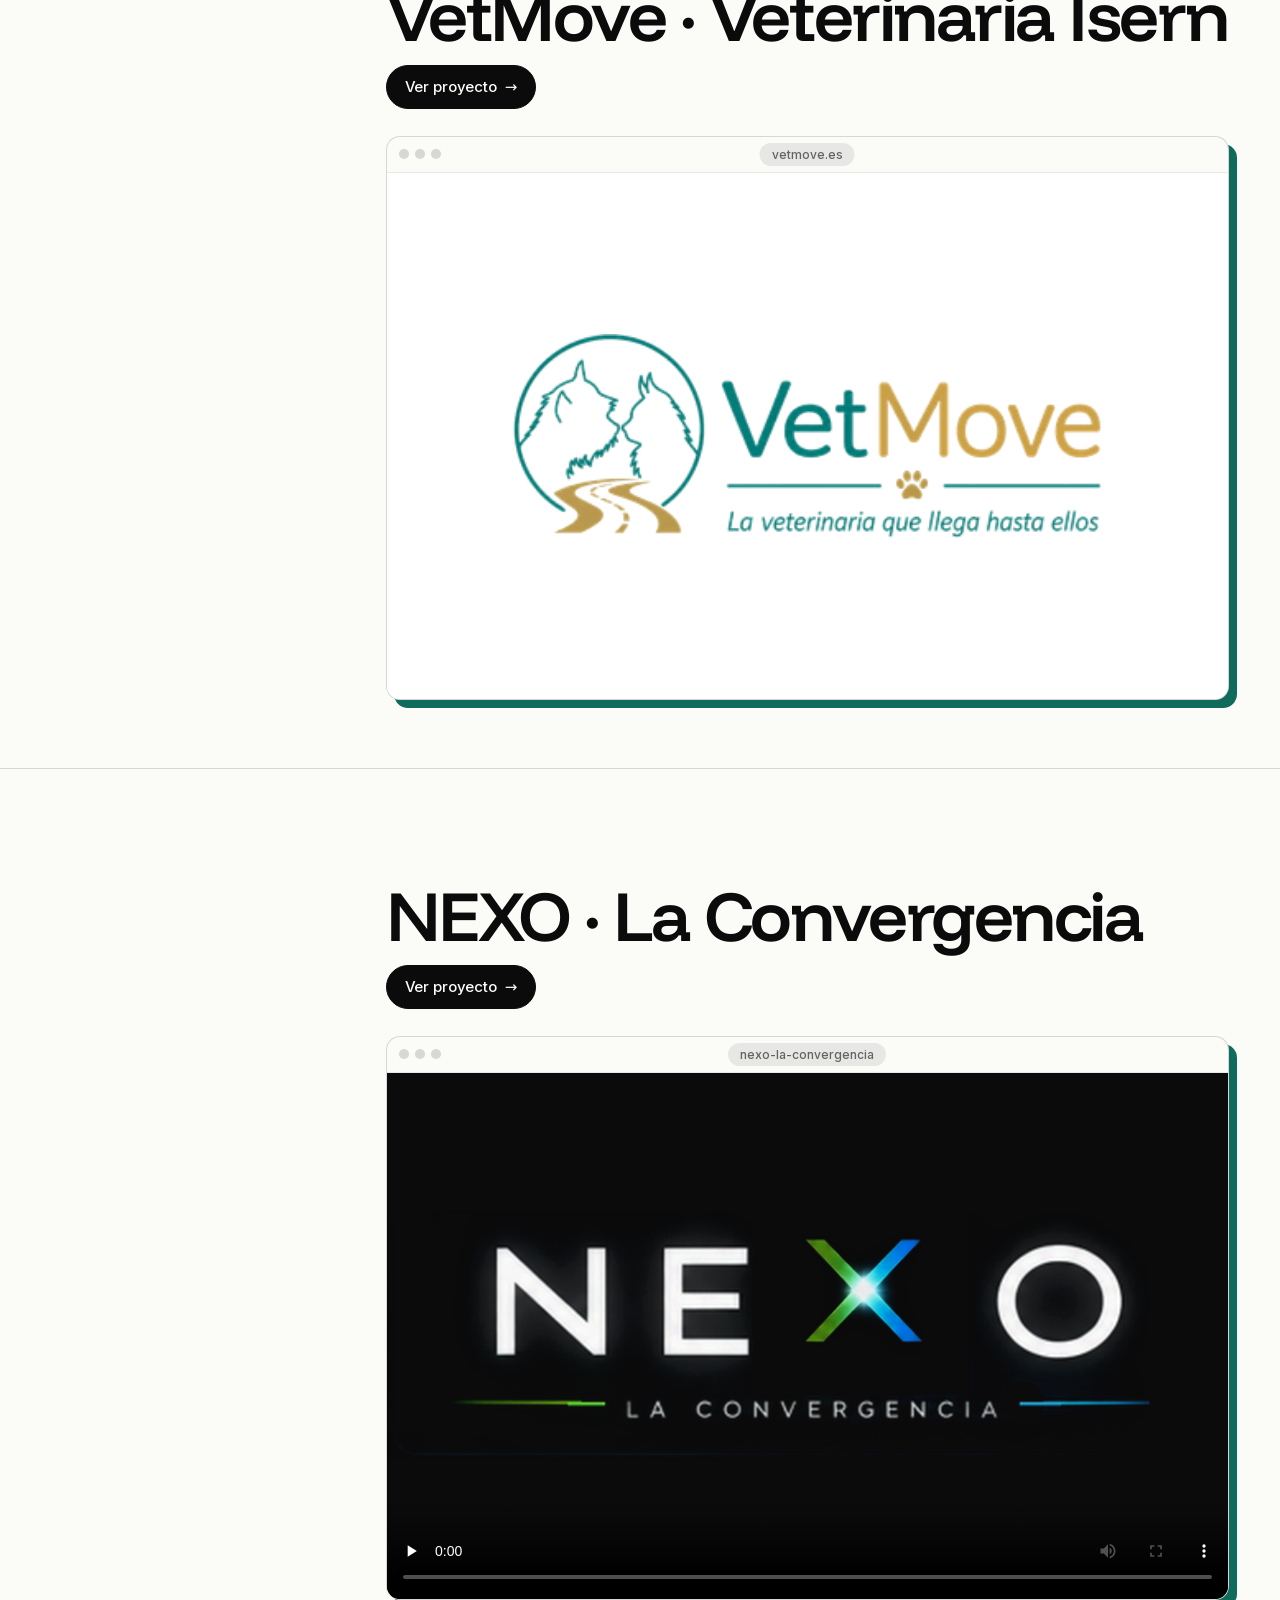
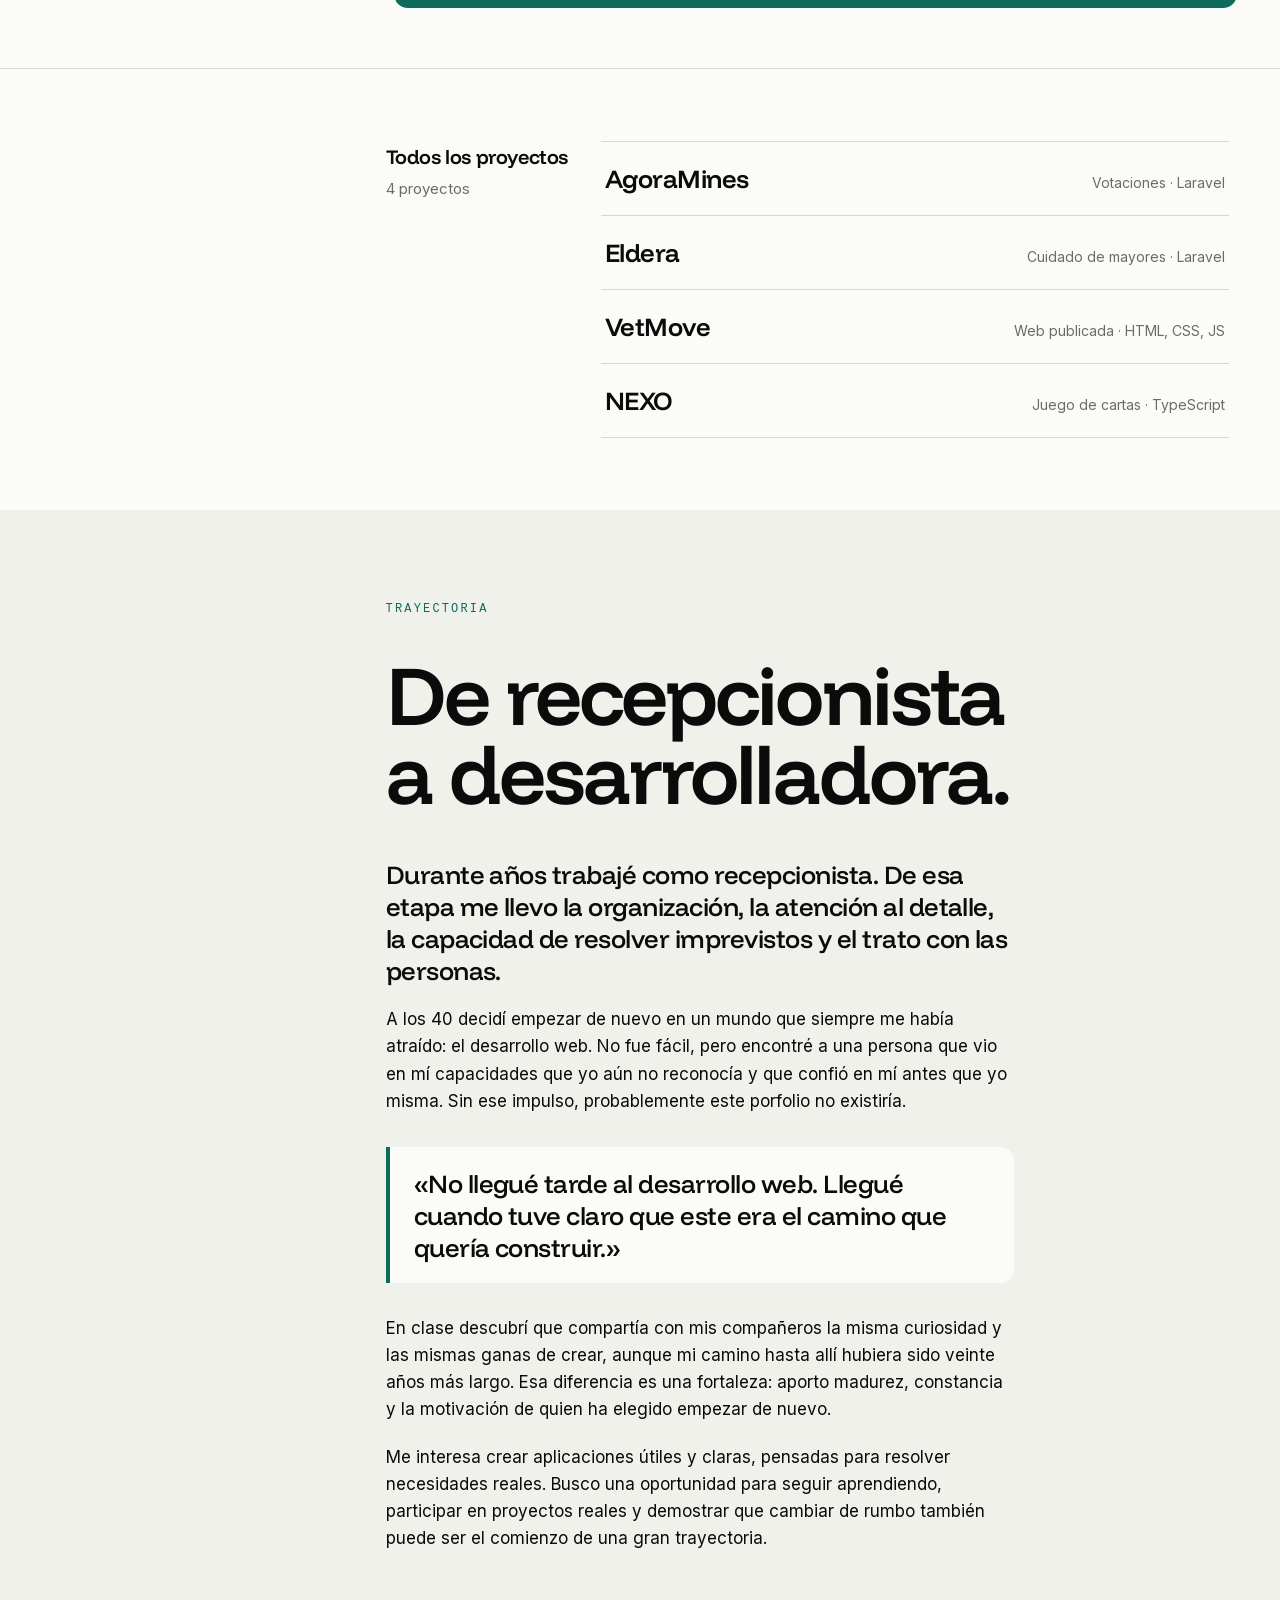
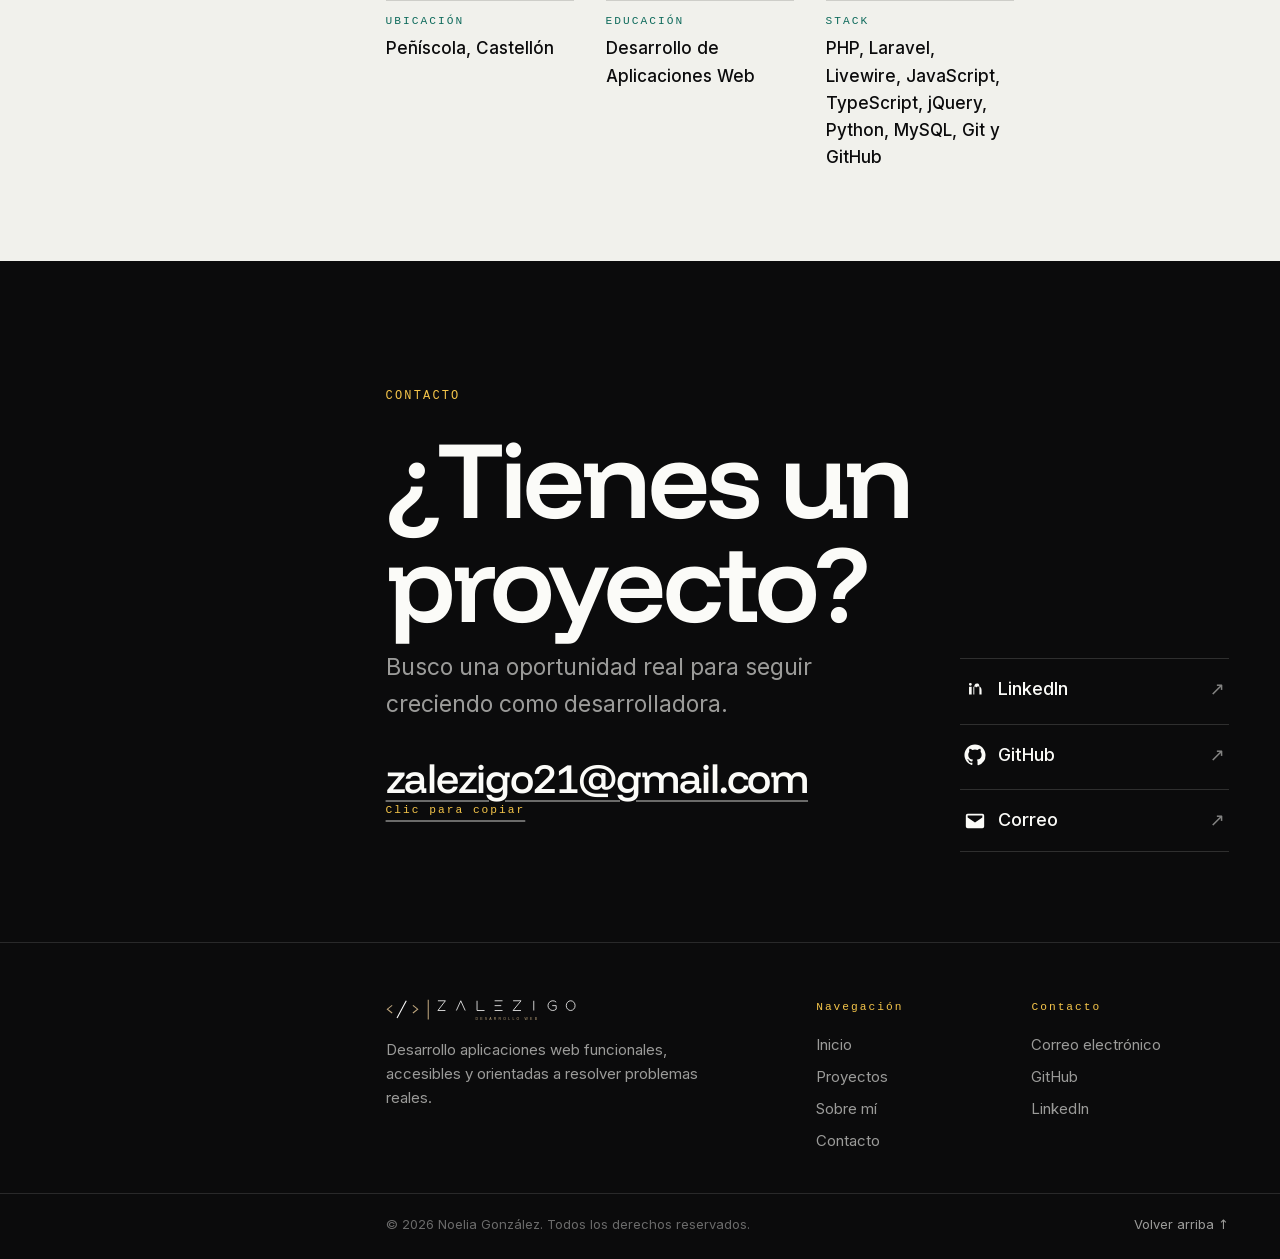
==== commit edd0c5e5: "Traduce los bocadillos de Noelia al cambiar de idioma - Añade la traducción completa del saludo de l" ====
--- a/index.html
+++ b/index.html
@@ -361,8 +361,8 @@
         </button>
     </aside>
 
-    <script src="js/idiomas.js?v=3"></script>
-    <script src="js/script.js?v=3"></script>
+    <script src="js/idiomas.js?v=4"></script>
+    <script src="js/script.js?v=4"></script>
 </body>
 
 </html>
